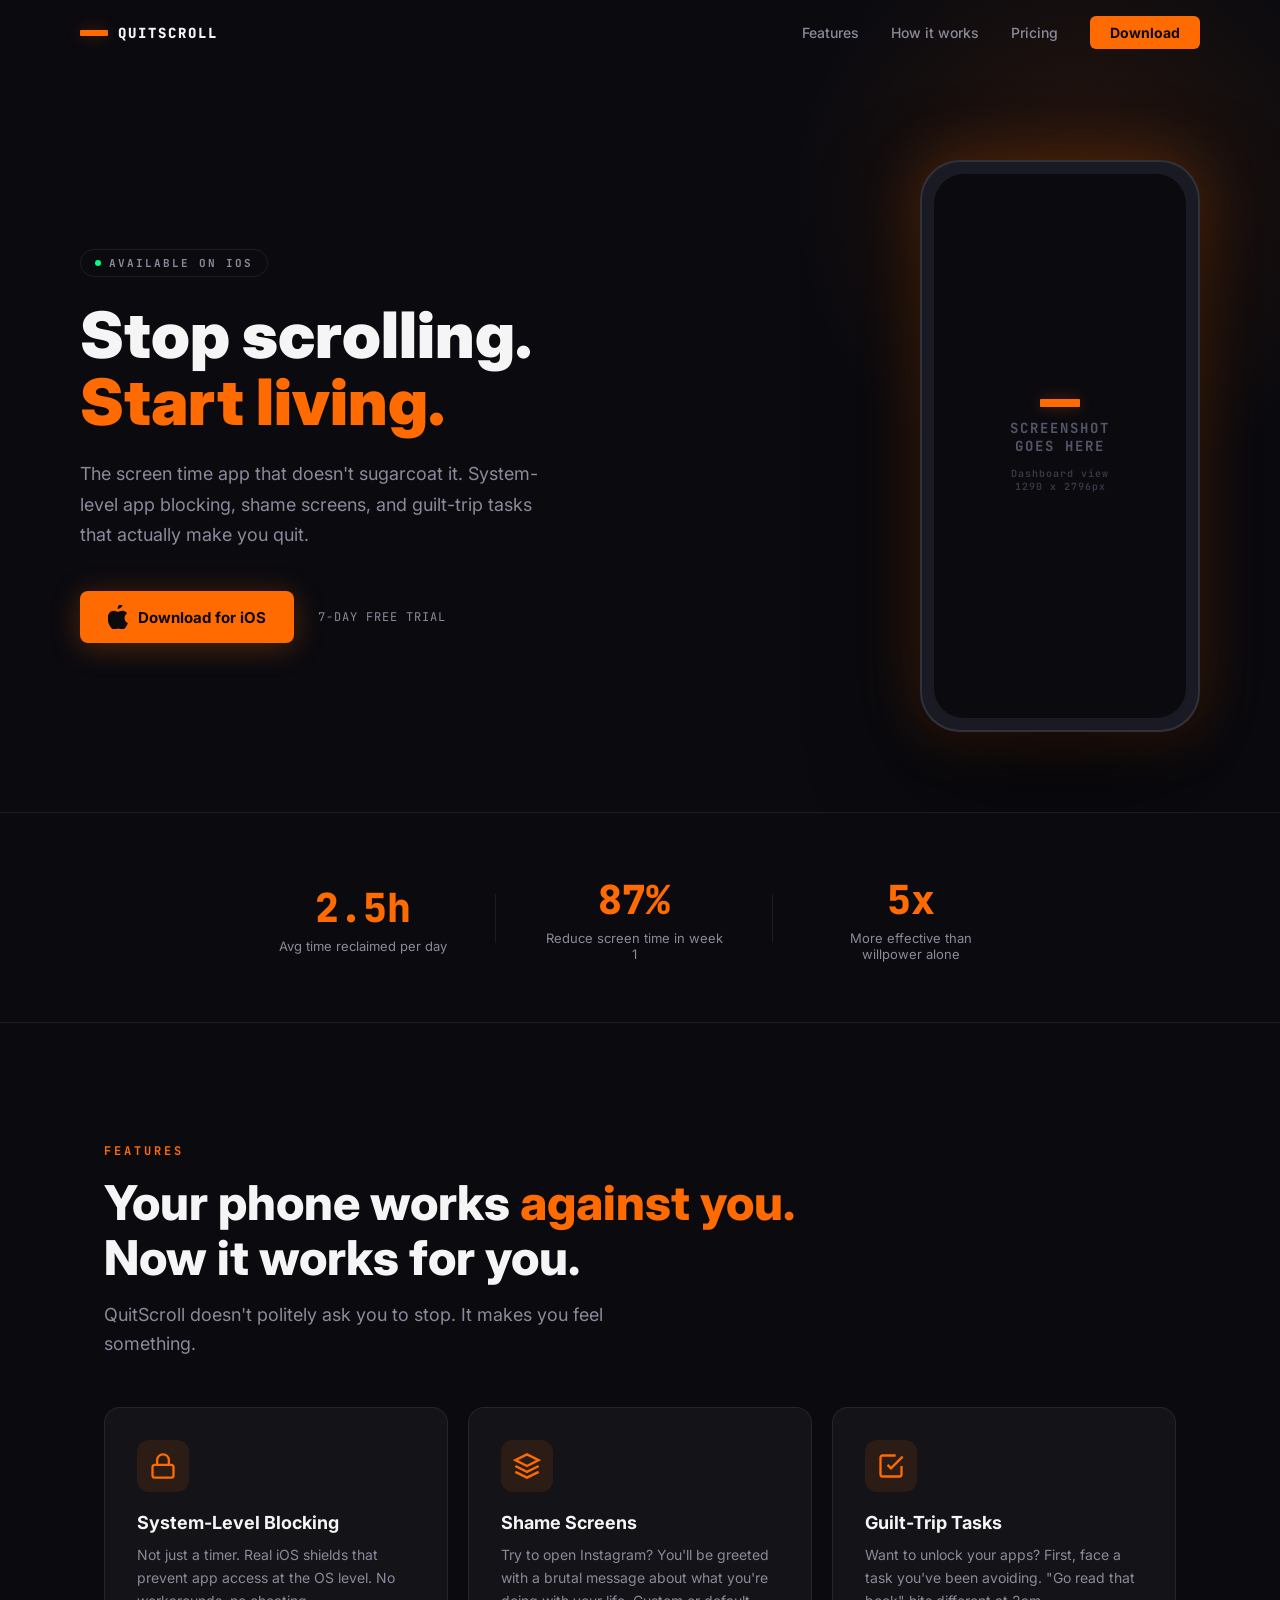
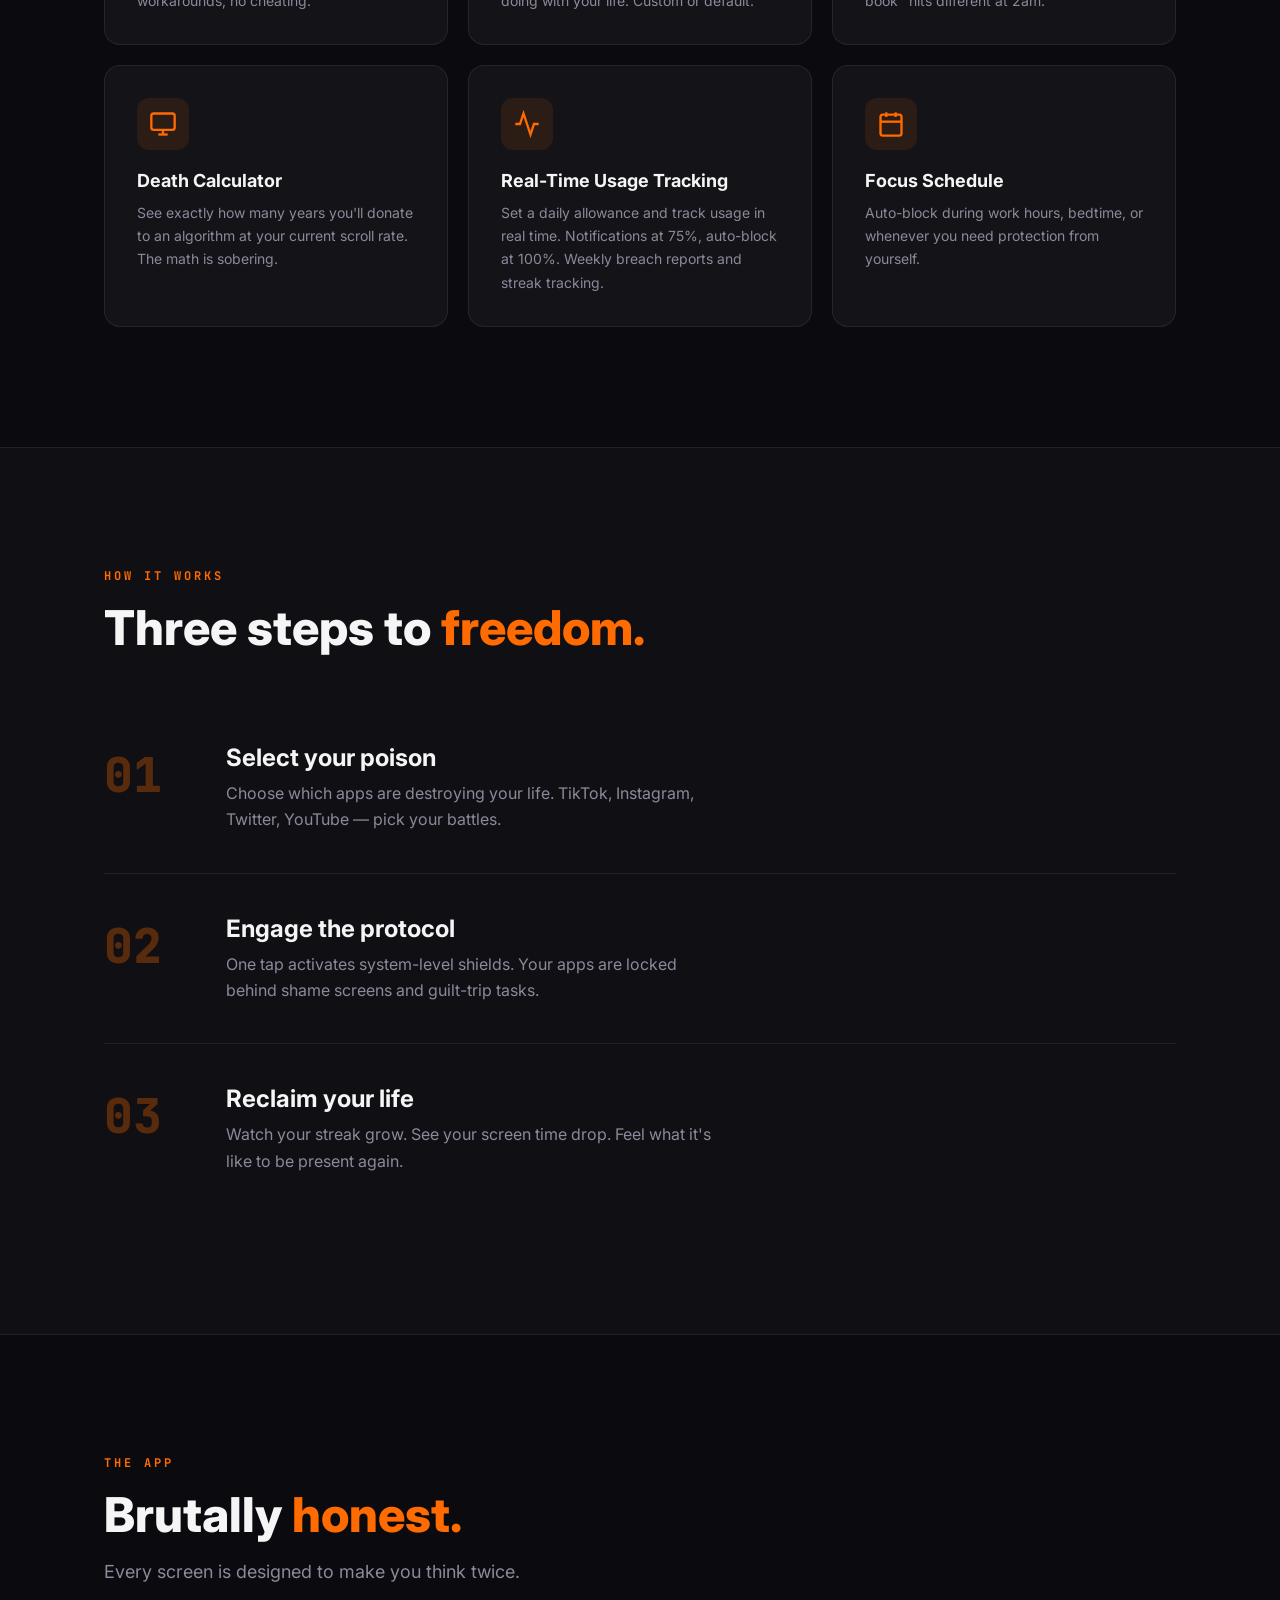
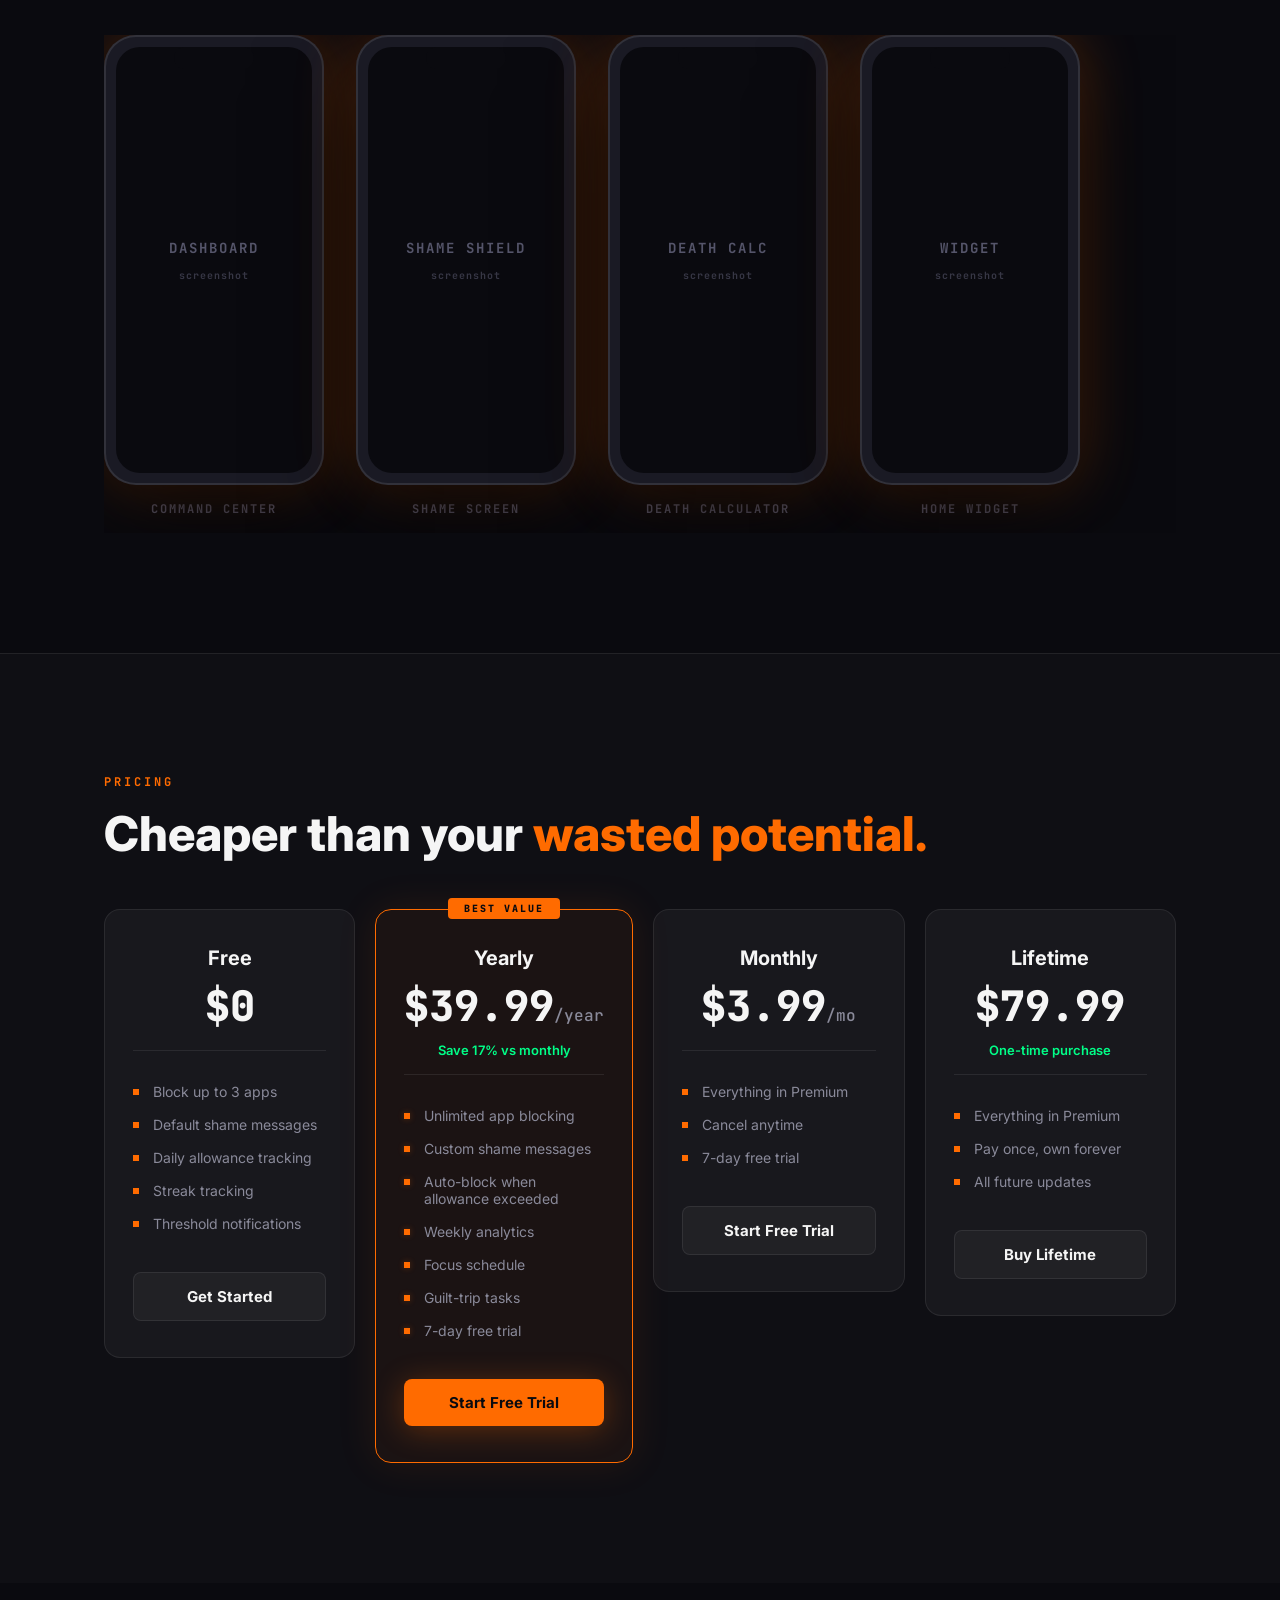
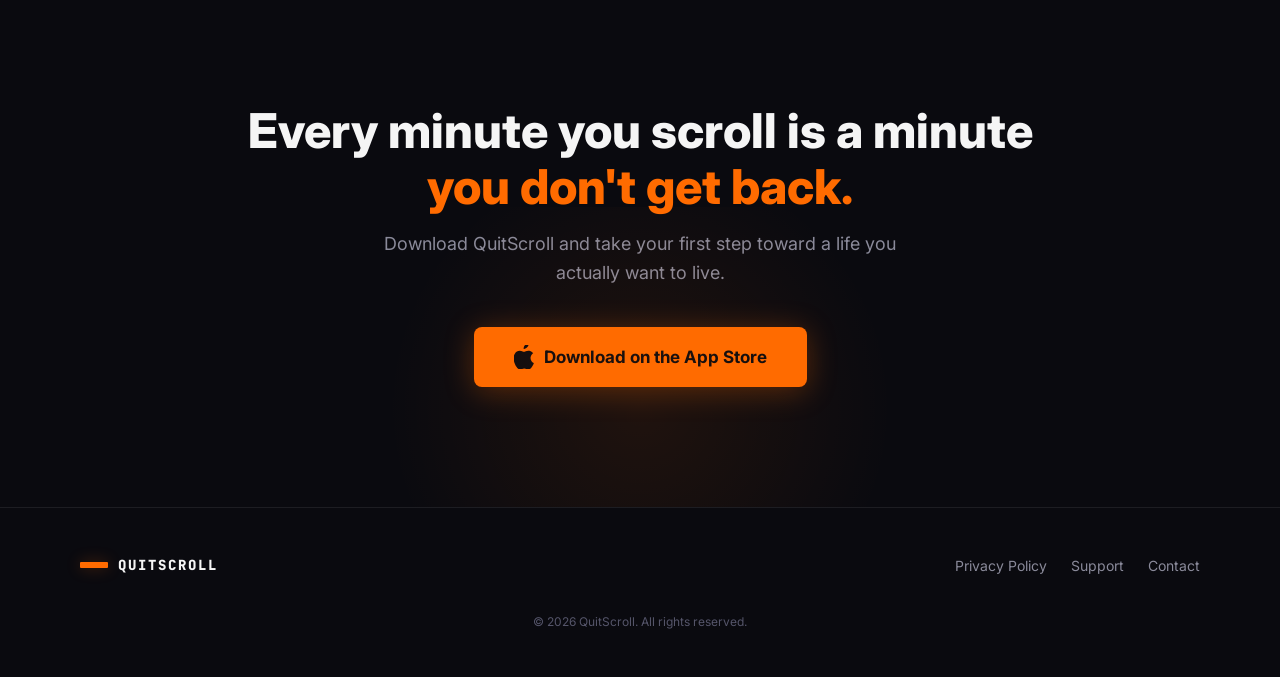
==== index.html @ de0e421f "Update pricing table, add favicon, remove fake rating - Pricing: Free / Monthly $3.99 / Yearly $39.9" ====
<!DOCTYPE html>
<html lang="en">
<head>
    <meta charset="UTF-8">
    <meta name="viewport" content="width=device-width, initial-scale=1.0">
    <title>QuitScroll — Stop Scrolling. Start Living.</title>
    <meta name="description" content="QuitScroll blocks addictive apps with brutal honesty. System-level blocking, shame screens, and guilt-trip tasks that actually work.">
    <meta property="og:title" content="QuitScroll — Stop Scrolling. Start Living.">
    <meta property="og:description" content="The screen time app that doesn't sugarcoat it. Block apps, face shame screens, and reclaim your life.">
    <meta property="og:type" content="website">
    <meta property="og:image" content="og-image.png">
    <link rel="icon" href="data:image/svg+xml,<svg xmlns='http://www.w3.org/2000/svg' viewBox='0 0 100 100'><rect rx='20' width='100' height='100' fill='%230A0A0F'/><rect x='20' y='44' width='60' height='12' rx='2' fill='%23FF6B00'/></svg>">
    <link rel="preconnect" href="https://fonts.googleapis.com">
    <link rel="preconnect" href="https://fonts.gstatic.com" crossorigin>
    <link href="https://fonts.googleapis.com/css2?family=JetBrains+Mono:wght@400;500;700;800&family=Inter:wght@400;500;600;700;800;900&display=swap" rel="stylesheet">
    <link rel="stylesheet" href="style.css">
</head>
<body>

    <!-- NAV -->
    <nav class="nav">
        <div class="nav-inner">
            <a href="/" class="nav-logo">
                <span class="logo-bar"></span>
                <span class="logo-text">QUITSCROLL</span>
            </a>
            <div class="nav-links">
                <a href="#features">Features</a>
                <a href="#how-it-works">How it works</a>
                <a href="#pricing">Pricing</a>
                <a href="#download" class="nav-cta">Download</a>
            </div>
            <button class="nav-mobile-toggle" aria-label="Menu">
                <span></span><span></span><span></span>
            </button>
        </div>
    </nav>

    <!-- HERO -->
    <section class="hero">
        <div class="hero-glow"></div>
        <div class="hero-content">
            <div class="hero-text">
                <div class="hero-badge">
                    <span class="badge-dot"></span>
                    <span>AVAILABLE ON IOS</span>
                </div>
                <h1>Stop scrolling.<br><span class="text-orange">Start living.</span></h1>
                <p class="hero-sub">The screen time app that doesn't sugarcoat it. System-level app blocking, shame screens, and guilt-trip tasks that actually make you quit.</p>
                <div class="hero-actions">
                    <a href="#download" class="btn btn-primary">
                        <svg width="20" height="24" viewBox="0 0 20 24" fill="none"><path d="M16.52 12.88c-.03-3.12 2.55-4.62 2.67-4.7-1.45-2.12-3.72-2.41-4.52-2.45-1.93-.2-3.76 1.14-4.74 1.14-.98 0-2.49-1.11-4.1-1.08-2.11.03-4.05 1.23-5.14 3.12-2.19 3.8-.56 9.43 1.57 12.51 1.04 1.51 2.29 3.2 3.92 3.14 1.57-.06 2.17-1.02 4.07-1.02 1.9 0 2.44 1.02 4.11.99 1.69-.03 2.77-1.54 3.8-3.05 1.2-1.75 1.69-3.44 1.72-3.53-.04-.02-3.3-1.27-3.34-5.02z" fill="currentColor"/><path d="M13.38 2.12c.87-1.05 1.45-2.51 1.29-3.97-1.25.05-2.76.83-3.66 1.88-.8.93-1.51 2.42-1.32 3.85 1.39.11 2.81-.71 3.69-1.76z" fill="currentColor"/></svg>
                        Download for iOS
                    </a>
                    <span style="font-family:var(--font-mono);font-size:12px;color:var(--text-secondary);letter-spacing:1px;">7-DAY FREE TRIAL</span>
                </div>
            </div>
            <div class="hero-phone">
                <!-- Replace with your actual screenshot -->
                <div class="phone-frame">
                    <div class="phone-screen">
                        <img src="screenshots/hero-dashboard.png" alt="QuitScroll Dashboard" onerror="this.parentElement.classList.add('placeholder')">
                        <div class="phone-placeholder">
                            <span class="logo-bar" style="width:40px;height:8px"></span>
                            <p>SCREENSHOT<br>GOES HERE</p>
                            <p class="small">Dashboard view<br>1290 x 2796px</p>
                        </div>
                    </div>
                </div>
            </div>
        </div>
    </section>

    <!-- STATS -->
    <section class="stats">
        <div class="stats-inner">
            <div class="stat">
                <span class="stat-number">2.5h</span>
                <span class="stat-label">Avg time reclaimed per day</span>
            </div>
            <div class="stat-divider"></div>
            <div class="stat">
                <span class="stat-number">87%</span>
                <span class="stat-label">Reduce screen time in week 1</span>
            </div>
            <div class="stat-divider"></div>
            <div class="stat">
                <span class="stat-number">5x</span>
                <span class="stat-label">More effective than willpower alone</span>
            </div>
        </div>
    </section>

    <!-- FEATURES -->
    <section id="features" class="features">
        <div class="section-inner">
            <span class="section-tag">FEATURES</span>
            <h2>Your phone works <span class="text-orange">against you.</span><br>Now it works for you.</h2>
            <p class="section-sub">QuitScroll doesn't politely ask you to stop. It makes you feel something.</p>

            <div class="feature-grid">
                <div class="feature-card">
                    <div class="feature-icon">
                        <svg width="28" height="28" viewBox="0 0 24 24" fill="none" stroke="currentColor" stroke-width="2"><rect x="3" y="11" width="18" height="11" rx="2" ry="2"/><path d="M7 11V7a5 5 0 0 1 10 0v4"/></svg>
                    </div>
                    <h3>System-Level Blocking</h3>
                    <p>Not just a timer. Real iOS shields that prevent app access at the OS level. No workarounds, no cheating.</p>
                </div>

                <div class="feature-card">
                    <div class="feature-icon">
                        <svg width="28" height="28" viewBox="0 0 24 24" fill="none" stroke="currentColor" stroke-width="2"><path d="M12 2L2 7l10 5 10-5-10-5z"/><path d="M2 17l10 5 10-5"/><path d="M2 12l10 5 10-5"/></svg>
                    </div>
                    <h3>Shame Screens</h3>
                    <p>Try to open Instagram? You'll be greeted with a brutal message about what you're doing with your life. Custom or default.</p>
                </div>

                <div class="feature-card">
                    <div class="feature-icon">
                        <svg width="28" height="28" viewBox="0 0 24 24" fill="none" stroke="currentColor" stroke-width="2"><path d="M9 11l3 3L22 4"/><path d="M21 12v7a2 2 0 0 1-2 2H5a2 2 0 0 1-2-2V5a2 2 0 0 1 2-2h11"/></svg>
                    </div>
                    <h3>Guilt-Trip Tasks</h3>
                    <p>Want to unlock your apps? First, face a task you've been avoiding. "Go read that book" hits different at 2am.</p>
                </div>

                <div class="feature-card">
                    <div class="feature-icon">
                        <svg width="28" height="28" viewBox="0 0 24 24" fill="none" stroke="currentColor" stroke-width="2"><rect x="2" y="3" width="20" height="14" rx="2" ry="2"/><line x1="8" y1="21" x2="16" y2="21"/><line x1="12" y1="17" x2="12" y2="21"/></svg>
                    </div>
                    <h3>Death Calculator</h3>
                    <p>See exactly how many years you'll donate to an algorithm at your current scroll rate. The math is sobering.</p>
                </div>

                <div class="feature-card">
                    <div class="feature-icon">
                        <svg width="28" height="28" viewBox="0 0 24 24" fill="none" stroke="currentColor" stroke-width="2"><polyline points="22 12 18 12 15 21 9 3 6 12 2 12"/></svg>
                    </div>
                    <h3>Real-Time Usage Tracking</h3>
                    <p>Set a daily allowance and track usage in real time. Notifications at 75%, auto-block at 100%. Weekly breach reports and streak tracking.</p>
                </div>

                <div class="feature-card">
                    <div class="feature-icon">
                        <svg width="28" height="28" viewBox="0 0 24 24" fill="none" stroke="currentColor" stroke-width="2"><rect x="3" y="4" width="18" height="18" rx="2" ry="2"/><line x1="16" y1="2" x2="16" y2="6"/><line x1="8" y1="2" x2="8" y2="6"/><line x1="3" y1="10" x2="21" y2="10"/></svg>
                    </div>
                    <h3>Focus Schedule</h3>
                    <p>Auto-block during work hours, bedtime, or whenever you need protection from yourself.</p>
                </div>
            </div>
        </div>
    </section>

    <!-- HOW IT WORKS -->
    <section id="how-it-works" class="how-it-works">
        <div class="section-inner">
            <span class="section-tag">HOW IT WORKS</span>
            <h2>Three steps to <span class="text-orange">freedom.</span></h2>

            <div class="steps">
                <div class="step">
                    <div class="step-number">01</div>
                    <div class="step-content">
                        <h3>Select your poison</h3>
                        <p>Choose which apps are destroying your life. TikTok, Instagram, Twitter, YouTube — pick your battles.</p>
                    </div>
                </div>
                <div class="step">
                    <div class="step-number">02</div>
                    <div class="step-content">
                        <h3>Engage the protocol</h3>
                        <p>One tap activates system-level shields. Your apps are locked behind shame screens and guilt-trip tasks.</p>
                    </div>
                </div>
                <div class="step">
                    <div class="step-number">03</div>
                    <div class="step-content">
                        <h3>Reclaim your life</h3>
                        <p>Watch your streak grow. See your screen time drop. Feel what it's like to be present again.</p>
                    </div>
                </div>
            </div>
        </div>
    </section>

    <!-- SCREENSHOTS -->
    <section class="screenshots">
        <div class="section-inner">
            <span class="section-tag">THE APP</span>
            <h2>Brutally <span class="text-orange">honest.</span></h2>
            <p class="section-sub">Every screen is designed to make you think twice.</p>

            <div class="screenshot-scroll">
                <div class="screenshot-item">
                    <div class="phone-frame phone-frame-sm">
                        <div class="phone-screen">
                            <img src="screenshots/screen-dashboard.png" alt="Dashboard" onerror="this.parentElement.classList.add('placeholder')">
                            <div class="phone-placeholder">
                                <p>DASHBOARD</p>
                                <p class="small">screenshot</p>
                            </div>
                        </div>
                    </div>
                    <span class="screenshot-label">Command Center</span>
                </div>

                <div class="screenshot-item">
                    <div class="phone-frame phone-frame-sm">
                        <div class="phone-screen">
                            <img src="screenshots/screen-shield.png" alt="Shame Shield" onerror="this.parentElement.classList.add('placeholder')">
                            <div class="phone-placeholder">
                                <p>SHAME SHIELD</p>
                                <p class="small">screenshot</p>
                            </div>
                        </div>
                    </div>
                    <span class="screenshot-label">Shame Screen</span>
                </div>

                <div class="screenshot-item">
                    <div class="phone-frame phone-frame-sm">
                        <div class="phone-screen">
                            <img src="screenshots/screen-calculator.png" alt="Death Calculator" onerror="this.parentElement.classList.add('placeholder')">
                            <div class="phone-placeholder">
                                <p>DEATH CALC</p>
                                <p class="small">screenshot</p>
                            </div>
                        </div>
                    </div>
                    <span class="screenshot-label">Death Calculator</span>
                </div>

                <div class="screenshot-item">
                    <div class="phone-frame phone-frame-sm">
                        <div class="phone-screen">
                            <img src="screenshots/screen-widget.png" alt="Widget" onerror="this.parentElement.classList.add('placeholder')">
                            <div class="phone-placeholder">
                                <p>WIDGET</p>
                                <p class="small">screenshot</p>
                            </div>
                        </div>
                    </div>
                    <span class="screenshot-label">Home Widget</span>
                </div>
            </div>
        </div>
    </section>

    <!-- PRICING -->
    <section id="pricing" class="pricing">
        <div class="section-inner">
            <span class="section-tag">PRICING</span>
            <h2>Cheaper than your <span class="text-orange">wasted potential.</span></h2>

            <div class="pricing-grid">
                <div class="pricing-card">
                    <h3>Free</h3>
                    <div class="pricing-price">$0</div>
                    <ul>
                        <li>Block up to 3 apps</li>
                        <li>Default shame messages</li>
                        <li>Daily allowance tracking</li>
                        <li>Streak tracking</li>
                        <li>Threshold notifications</li>
                    </ul>
                    <a href="#download" class="btn btn-secondary">Get Started</a>
                </div>

                <div class="pricing-card pricing-card-featured">
                    <div class="pricing-badge">BEST VALUE</div>
                    <h3>Yearly</h3>
                    <div class="pricing-price">$39.99<span>/year</span></div>
                    <div class="pricing-save">Save 17% vs monthly</div>
                    <ul>
                        <li>Unlimited app blocking</li>
                        <li>Custom shame messages</li>
                        <li>Auto-block when allowance exceeded</li>
                        <li>Weekly analytics</li>
                        <li>Focus schedule</li>
                        <li>Guilt-trip tasks</li>
                        <li>7-day free trial</li>
                    </ul>
                    <a href="#download" class="btn btn-primary">Start Free Trial</a>
                </div>

                <div class="pricing-card">
                    <h3>Monthly</h3>
                    <div class="pricing-price">$3.99<span>/mo</span></div>
                    <ul>
                        <li>Everything in Premium</li>
                        <li>Cancel anytime</li>
                        <li>7-day free trial</li>
                    </ul>
                    <a href="#download" class="btn btn-secondary">Start Free Trial</a>
                </div>

                <div class="pricing-card">
                    <h3>Lifetime</h3>
                    <div class="pricing-price">$79.99</div>
                    <div class="pricing-save">One-time purchase</div>
                    <ul>
                        <li>Everything in Premium</li>
                        <li>Pay once, own forever</li>
                        <li>All future updates</li>
                    </ul>
                    <a href="#download" class="btn btn-secondary">Buy Lifetime</a>
                </div>
            </div>
        </div>
    </section>

    <!-- CTA -->
    <section id="download" class="cta">
        <div class="cta-glow"></div>
        <div class="section-inner">
            <h2>Every minute you scroll is a minute<br><span class="text-orange">you don't get back.</span></h2>
            <p class="section-sub">Download QuitScroll and take your first step toward a life you actually want to live.</p>
            <a href="https://apps.apple.com/app/reset-scroll/idXXXXXXXXXX" class="btn btn-primary btn-lg" target="_blank" rel="noopener">
                <svg width="20" height="24" viewBox="0 0 20 24" fill="none"><path d="M16.52 12.88c-.03-3.12 2.55-4.62 2.67-4.7-1.45-2.12-3.72-2.41-4.52-2.45-1.93-.2-3.76 1.14-4.74 1.14-.98 0-2.49-1.11-4.1-1.08-2.11.03-4.05 1.23-5.14 3.12-2.19 3.8-.56 9.43 1.57 12.51 1.04 1.51 2.29 3.2 3.92 3.14 1.57-.06 2.17-1.02 4.07-1.02 1.9 0 2.44 1.02 4.11.99 1.69-.03 2.77-1.54 3.8-3.05 1.2-1.75 1.69-3.44 1.72-3.53-.04-.02-3.3-1.27-3.34-5.02z" fill="currentColor"/><path d="M13.38 2.12c.87-1.05 1.45-2.51 1.29-3.97-1.25.05-2.76.83-3.66 1.88-.8.93-1.51 2.42-1.32 3.85 1.39.11 2.81-.71 3.69-1.76z" fill="currentColor"/></svg>
                Download on the App Store
            </a>
        </div>
    </section>

    <!-- FOOTER -->
    <footer class="footer">
        <div class="footer-inner">
            <div class="footer-brand">
                <span class="logo-bar"></span>
                <span class="logo-text">QUITSCROLL</span>
            </div>
            <div class="footer-links">
                <a href="privacy.html">Privacy Policy</a>
                <a href="support.html">Support</a>
                <a href="mailto:rrruco@gmail.com">Contact</a>
            </div>
            <p class="footer-copy">&copy; 2026 QuitScroll. All rights reserved.</p>
        </div>
    </footer>

    <script>
        // Mobile menu toggle
        const toggle = document.querySelector('.nav-mobile-toggle');
        const links = document.querySelector('.nav-links');
        toggle?.addEventListener('click', () => {
            links.classList.toggle('open');
            toggle.classList.toggle('open');
        });

        // Smooth scroll
        document.querySelectorAll('a[href^="#"]').forEach(a => {
            a.addEventListener('click', e => {
                e.preventDefault();
                const target = document.querySelector(a.getAttribute('href'));
                if (target) {
                    target.scrollIntoView({ behavior: 'smooth', block: 'start' });
                    links.classList.remove('open');
                    toggle.classList.remove('open');
                }
            });
        });

        // Nav background on scroll
        window.addEventListener('scroll', () => {
            document.querySelector('.nav').classList.toggle('scrolled', window.scrollY > 50);
        });

        // Animate stats on scroll
        const observer = new IntersectionObserver((entries) => {
            entries.forEach(e => { if (e.isIntersecting) e.target.classList.add('visible'); });
        }, { threshold: 0.2 });
        document.querySelectorAll('.stat, .feature-card, .step, .pricing-card').forEach(el => observer.observe(el));
    </script>
</body>
</html>
---- style.css ----
/* =========================================
   QuitScroll Landing Page
   Dark Sentinel Theme
   ========================================= */

:root {
    --bg: #0A0A0F;
    --bg-card: rgba(255,255,255,0.04);
    --bg-card-hover: rgba(255,255,255,0.07);
    --orange: #FF6B00;
    --orange-glow: rgba(255,107,0,0.3);
    --red: #FF3B30;
    --green: #00FF88;
    --text: #F5F5F5;
    --text-secondary: #8A8A9A;
    --text-tertiary: #55556A;
    --border: rgba(255,255,255,0.08);
    --font-mono: 'JetBrains Mono', monospace;
    --font-sans: 'Inter', -apple-system, sans-serif;
    --max-width: 1120px;
}

*, *::before, *::after { box-sizing: border-box; margin: 0; padding: 0; }

html { scroll-behavior: smooth; }

body {
    font-family: var(--font-sans);
    background: var(--bg);
    color: var(--text);
    -webkit-font-smoothing: antialiased;
    overflow-x: hidden;
}

a { color: inherit; text-decoration: none; }
ul { list-style: none; }

.text-orange { color: var(--orange); }

.section-inner {
    max-width: var(--max-width);
    margin: 0 auto;
    padding: 0 24px;
}

.section-tag {
    font-family: var(--font-mono);
    font-size: 12px;
    font-weight: 700;
    letter-spacing: 3px;
    color: var(--orange);
    display: block;
    margin-bottom: 16px;
}

.section-sub {
    font-size: 18px;
    color: var(--text-secondary);
    max-width: 560px;
    line-height: 1.6;
}

h2 {
    font-size: clamp(32px, 5vw, 48px);
    font-weight: 800;
    line-height: 1.15;
    margin-bottom: 16px;
}

/* ---- NAV ---- */

.nav {
    position: fixed;
    top: 0; left: 0; right: 0;
    z-index: 100;
    padding: 16px 24px;
    transition: background .3s, backdrop-filter .3s;
}

.nav.scrolled {
    background: rgba(10,10,15,0.85);
    backdrop-filter: blur(20px);
    border-bottom: 1px solid var(--border);
}

.nav-inner {
    max-width: var(--max-width);
    margin: 0 auto;
    display: flex;
    align-items: center;
    justify-content: space-between;
}

.nav-logo {
    display: flex;
    align-items: center;
    gap: 10px;
}

.logo-bar {
    display: inline-block;
    width: 28px;
    height: 6px;
    background: var(--orange);
    border-radius: 1px;
    box-shadow: 0 0 15px var(--orange-glow);
}

.logo-text {
    font-family: var(--font-mono);
    font-size: 14px;
    font-weight: 800;
    letter-spacing: 2px;
}

.nav-links {
    display: flex;
    align-items: center;
    gap: 32px;
    font-size: 14px;
    font-weight: 500;
    color: var(--text-secondary);
}

.nav-links a:hover { color: var(--text); }

.nav-cta {
    background: var(--orange) !important;
    color: var(--bg) !important;
    padding: 8px 20px;
    border-radius: 6px;
    font-weight: 700 !important;
    transition: transform .2s, box-shadow .2s;
}

.nav-cta:hover {
    transform: translateY(-1px);
    box-shadow: 0 4px 20px var(--orange-glow);
}

.nav-mobile-toggle {
    display: none;
    flex-direction: column;
    gap: 5px;
    background: none;
    border: none;
    cursor: pointer;
    padding: 4px;
}

.nav-mobile-toggle span {
    display: block;
    width: 24px;
    height: 2px;
    background: var(--text);
    transition: .3s;
}

.nav-mobile-toggle.open span:nth-child(1) { transform: rotate(45deg) translate(5px, 5px); }
.nav-mobile-toggle.open span:nth-child(2) { opacity: 0; }
.nav-mobile-toggle.open span:nth-child(3) { transform: rotate(-45deg) translate(5px, -5px); }

/* ---- BUTTONS ---- */

.btn {
    display: inline-flex;
    align-items: center;
    gap: 10px;
    padding: 14px 28px;
    font-size: 15px;
    font-weight: 700;
    border-radius: 8px;
    border: none;
    cursor: pointer;
    transition: transform .2s, box-shadow .2s;
}

.btn:hover { transform: translateY(-2px); }

.btn-primary {
    background: var(--orange);
    color: var(--bg);
    box-shadow: 0 4px 30px var(--orange-glow);
}

.btn-primary:hover {
    box-shadow: 0 8px 40px rgba(255,107,0,0.4);
}

.btn-secondary {
    background: var(--bg-card);
    color: var(--text);
    border: 1px solid var(--border);
}

.btn-secondary:hover {
    background: var(--bg-card-hover);
    border-color: rgba(255,255,255,0.15);
}

.btn-lg { padding: 18px 40px; font-size: 17px; }

/* ---- HERO ---- */

.hero {
    position: relative;
    padding: 160px 24px 80px;
    overflow: hidden;
}

.hero-glow {
    position: absolute;
    width: 600px;
    height: 600px;
    top: -100px;
    right: -100px;
    background: radial-gradient(circle, var(--orange-glow) 0%, transparent 70%);
    pointer-events: none;
    opacity: 0.4;
}

.hero-content {
    max-width: var(--max-width);
    margin: 0 auto;
    display: flex;
    align-items: center;
    gap: 80px;
}

.hero-text { flex: 1; }

.hero-badge {
    display: inline-flex;
    align-items: center;
    gap: 8px;
    font-family: var(--font-mono);
    font-size: 11px;
    font-weight: 700;
    letter-spacing: 2px;
    color: var(--text-secondary);
    padding: 6px 14px;
    border: 1px solid var(--border);
    border-radius: 20px;
    margin-bottom: 24px;
}

.badge-dot {
    width: 6px; height: 6px;
    background: var(--green);
    border-radius: 50%;
    animation: pulse 2s infinite;
}

@keyframes pulse {
    0%, 100% { opacity: 1; }
    50% { opacity: 0.4; }
}

.hero h1 {
    font-size: clamp(40px, 6vw, 64px);
    font-weight: 900;
    line-height: 1.05;
    margin-bottom: 24px;
}

.hero-sub {
    font-size: 18px;
    color: var(--text-secondary);
    line-height: 1.7;
    max-width: 480px;
    margin-bottom: 40px;
}

.hero-actions {
    display: flex;
    align-items: center;
    gap: 24px;
    flex-wrap: wrap;
}

.hero-rating {
    display: flex;
    align-items: center;
    gap: 8px;
    font-size: 14px;
    color: var(--text-secondary);
}

.stars {
    color: #FFD700;
    font-size: 16px;
    letter-spacing: 2px;
}

.hero-phone { flex-shrink: 0; }

/* ---- PHONE FRAME ---- */

.phone-frame {
    width: 280px;
    height: 572px;
    background: #1A1A24;
    border-radius: 40px;
    padding: 12px;
    border: 2px solid rgba(255,255,255,0.1);
    box-shadow: 0 40px 100px rgba(0,0,0,0.6), 0 0 60px var(--orange-glow);
    position: relative;
}

.phone-frame::before {
    content: '';
    position: absolute;
    top: 12px;
    left: 50%;
    transform: translateX(-50%);
    width: 100px;
    height: 28px;
    background: #0A0A0F;
    border-radius: 20px;
    z-index: 2;
}

.phone-screen {
    width: 100%;
    height: 100%;
    border-radius: 30px;
    overflow: hidden;
    background: var(--bg);
    position: relative;
}

.phone-screen img {
    width: 100%;
    height: 100%;
    object-fit: cover;
}

.phone-placeholder {
    display: none;
    flex-direction: column;
    align-items: center;
    justify-content: center;
    gap: 12px;
    height: 100%;
    color: var(--text-tertiary);
    font-family: var(--font-mono);
    font-size: 14px;
    font-weight: 700;
    text-align: center;
    letter-spacing: 2px;
}

.phone-placeholder .small {
    font-size: 10px;
    color: var(--text-tertiary);
    opacity: 0.6;
    letter-spacing: 1px;
}

.phone-screen.placeholder .phone-placeholder { display: flex; }
.phone-screen.placeholder img { display: none; }

.phone-frame-sm {
    width: 220px;
    height: 450px;
    border-radius: 32px;
    padding: 10px;
}

.phone-frame-sm::before {
    width: 80px;
    height: 22px;
    top: 10px;
}

.phone-frame-sm .phone-screen { border-radius: 24px; }

/* ---- STATS ---- */

.stats {
    padding: 60px 24px;
    border-top: 1px solid var(--border);
    border-bottom: 1px solid var(--border);
}

.stats-inner {
    max-width: var(--max-width);
    margin: 0 auto;
    display: flex;
    align-items: center;
    justify-content: center;
    gap: 48px;
}

.stat {
    text-align: center;
    opacity: 0;
    transform: translateY(20px);
    transition: opacity .6s, transform .6s;
}

.stat.visible { opacity: 1; transform: translateY(0); }

.stat-number {
    display: block;
    font-family: var(--font-mono);
    font-size: 40px;
    font-weight: 800;
    color: var(--orange);
    margin-bottom: 4px;
}

.stat-label {
    font-size: 13px;
    color: var(--text-secondary);
    max-width: 180px;
    display: block;
}

.stat-divider {
    width: 1px;
    height: 48px;
    background: var(--border);
}

/* ---- FEATURES ---- */

.features {
    padding: 120px 0;
}

.feature-grid {
    display: grid;
    grid-template-columns: repeat(3, 1fr);
    gap: 20px;
    margin-top: 48px;
}

.feature-card {
    background: var(--bg-card);
    border: 1px solid var(--border);
    border-radius: 16px;
    padding: 32px;
    transition: transform .3s, border-color .3s, background .3s;
    opacity: 0;
    transform: translateY(20px);
}

.feature-card.visible {
    opacity: 1;
    transform: translateY(0);
}

.feature-card:hover {
    transform: translateY(-4px);
    border-color: rgba(255,107,0,0.3);
    background: var(--bg-card-hover);
}

.feature-icon {
    width: 52px;
    height: 52px;
    display: flex;
    align-items: center;
    justify-content: center;
    background: rgba(255,107,0,0.1);
    border-radius: 12px;
    color: var(--orange);
    margin-bottom: 20px;
}

.feature-card h3 {
    font-size: 18px;
    font-weight: 700;
    margin-bottom: 10px;
}

.feature-card p {
    font-size: 14px;
    color: var(--text-secondary);
    line-height: 1.65;
}

/* ---- HOW IT WORKS ---- */

.how-it-works {
    padding: 120px 0;
    background: rgba(255,255,255,0.02);
    border-top: 1px solid var(--border);
    border-bottom: 1px solid var(--border);
}

.steps {
    margin-top: 48px;
    display: flex;
    flex-direction: column;
    gap: 0;
}

.step {
    display: flex;
    align-items: flex-start;
    gap: 32px;
    padding: 40px 0;
    border-bottom: 1px solid var(--border);
    opacity: 0;
    transform: translateX(-20px);
    transition: opacity .6s, transform .6s;
}

.step.visible { opacity: 1; transform: translateX(0); }

.step:last-child { border-bottom: none; }

.step-number {
    font-family: var(--font-mono);
    font-size: 48px;
    font-weight: 800;
    color: var(--orange);
    opacity: 0.3;
    flex-shrink: 0;
    width: 90px;
}

.step-content h3 {
    font-size: 24px;
    font-weight: 700;
    margin-bottom: 8px;
}

.step-content p {
    font-size: 16px;
    color: var(--text-secondary);
    line-height: 1.65;
    max-width: 500px;
}

/* ---- SCREENSHOTS ---- */

.screenshots {
    padding: 120px 0;
}

.screenshot-scroll {
    display: flex;
    gap: 32px;
    margin-top: 48px;
    overflow-x: auto;
    padding-bottom: 16px;
    scroll-snap-type: x mandatory;
    -webkit-overflow-scrolling: touch;
}

.screenshot-scroll::-webkit-scrollbar { height: 4px; }
.screenshot-scroll::-webkit-scrollbar-track { background: var(--border); border-radius: 2px; }
.screenshot-scroll::-webkit-scrollbar-thumb { background: var(--orange); border-radius: 2px; }

.screenshot-item {
    flex-shrink: 0;
    display: flex;
    flex-direction: column;
    align-items: center;
    gap: 16px;
    scroll-snap-align: start;
}

.screenshot-label {
    font-family: var(--font-mono);
    font-size: 12px;
    font-weight: 700;
    color: var(--text-tertiary);
    letter-spacing: 2px;
    text-transform: uppercase;
}

/* ---- PRICING ---- */

.pricing {
    padding: 120px 0;
    background: rgba(255,255,255,0.02);
    border-top: 1px solid var(--border);
}

.pricing-grid {
    display: grid;
    grid-template-columns: repeat(4, 1fr);
    gap: 20px;
    margin-top: 48px;
    align-items: start;
}

.pricing-card {
    background: var(--bg-card);
    border: 1px solid var(--border);
    border-radius: 16px;
    padding: 36px 28px;
    text-align: center;
    position: relative;
    opacity: 0;
    transform: translateY(20px);
    transition: opacity .6s, transform .6s;
}

.pricing-card.visible { opacity: 1; transform: translateY(0); }

.pricing-card-featured {
    border-color: var(--orange);
    background: rgba(255,107,0,0.05);
    box-shadow: 0 0 40px rgba(255,107,0,0.1);
}

.pricing-badge {
    position: absolute;
    top: -12px;
    left: 50%;
    transform: translateX(-50%);
    font-family: var(--font-mono);
    font-size: 10px;
    font-weight: 800;
    letter-spacing: 2px;
    background: var(--orange);
    color: var(--bg);
    padding: 4px 16px;
    border-radius: 4px;
}

.pricing-card h3 {
    font-size: 20px;
    font-weight: 700;
    margin-bottom: 8px;
}

.pricing-price {
    font-family: var(--font-mono);
    font-size: 42px;
    font-weight: 800;
    margin-bottom: 8px;
}

.pricing-price span {
    font-size: 16px;
    color: var(--text-secondary);
    font-weight: 500;
}

.pricing-save {
    font-size: 13px;
    color: var(--green);
    font-weight: 600;
    margin-bottom: 8px;
}

.pricing-card ul {
    text-align: left;
    padding: 24px 0;
    border-top: 1px solid var(--border);
    margin-top: 16px;
}

.pricing-card li {
    font-size: 14px;
    color: var(--text-secondary);
    padding: 8px 0;
    padding-left: 20px;
    position: relative;
}

.pricing-card li::before {
    content: '';
    position: absolute;
    left: 0;
    top: 14px;
    width: 6px;
    height: 6px;
    background: var(--orange);
}

.pricing-card-featured li::before {
    background: var(--orange);
    box-shadow: 0 0 6px var(--orange-glow);
}

.pricing-card .btn {
    width: 100%;
    justify-content: center;
    margin-top: 8px;
}

/* ---- CTA ---- */

.cta {
    position: relative;
    padding: 120px 0;
    text-align: center;
    overflow: hidden;
}

.cta-glow {
    position: absolute;
    width: 600px;
    height: 400px;
    bottom: -100px;
    left: 50%;
    transform: translateX(-50%);
    background: radial-gradient(circle, var(--orange-glow) 0%, transparent 70%);
    pointer-events: none;
    opacity: 0.3;
}

.cta .section-sub {
    margin: 0 auto 40px;
    text-align: center;
}

.cta .btn { margin: 0 auto; }

/* ---- FOOTER ---- */

.footer {
    padding: 48px 24px;
    border-top: 1px solid var(--border);
}

.footer-inner {
    max-width: var(--max-width);
    margin: 0 auto;
    display: flex;
    align-items: center;
    justify-content: space-between;
    flex-wrap: wrap;
    gap: 16px;
}

.footer-brand {
    display: flex;
    align-items: center;
    gap: 10px;
}

.footer-links {
    display: flex;
    gap: 24px;
    font-size: 14px;
    color: var(--text-secondary);
}

.footer-links a:hover { color: var(--text); }

.footer-copy {
    width: 100%;
    text-align: center;
    font-size: 12px;
    color: var(--text-tertiary);
    margin-top: 24px;
}

/* ---- RESPONSIVE ---- */

@media (max-width: 900px) {
    .hero-content { flex-direction: column; gap: 48px; text-align: center; }
    .hero-sub { margin: 0 auto 40px; }
    .hero-actions { justify-content: center; }
    .feature-grid { grid-template-columns: repeat(2, 1fr); }
    .pricing-grid { grid-template-columns: repeat(2, 1fr); max-width: 700px; margin-left: auto; margin-right: auto; }
    .stats-inner { flex-direction: column; gap: 32px; }
    .stat-divider { width: 48px; height: 1px; }
}

@media (max-width: 640px) {
    .nav-links {
        display: none;
        position: absolute;
        top: 60px;
        left: 0;
        right: 0;
        flex-direction: column;
        background: rgba(10,10,15,0.95);
        backdrop-filter: blur(20px);
        padding: 24px;
        gap: 20px;
        border-bottom: 1px solid var(--border);
    }
    .nav-links.open { display: flex; }
    .nav-mobile-toggle { display: flex; }
    .feature-grid { grid-template-columns: 1fr; }
    .pricing-grid { grid-template-columns: 1fr; max-width: 400px; }
    .hero { padding: 120px 24px 60px; }
    .hero h1 { font-size: 36px; }
    .step { flex-direction: column; gap: 8px; }
    .step-number { font-size: 32px; width: auto; }
    .screenshot-scroll { gap: 20px; }
    .phone-frame { width: 240px; height: 490px; border-radius: 34px; }
    .phone-frame-sm { width: 180px; height: 370px; }
    .footer-inner { flex-direction: column; text-align: center; }
}
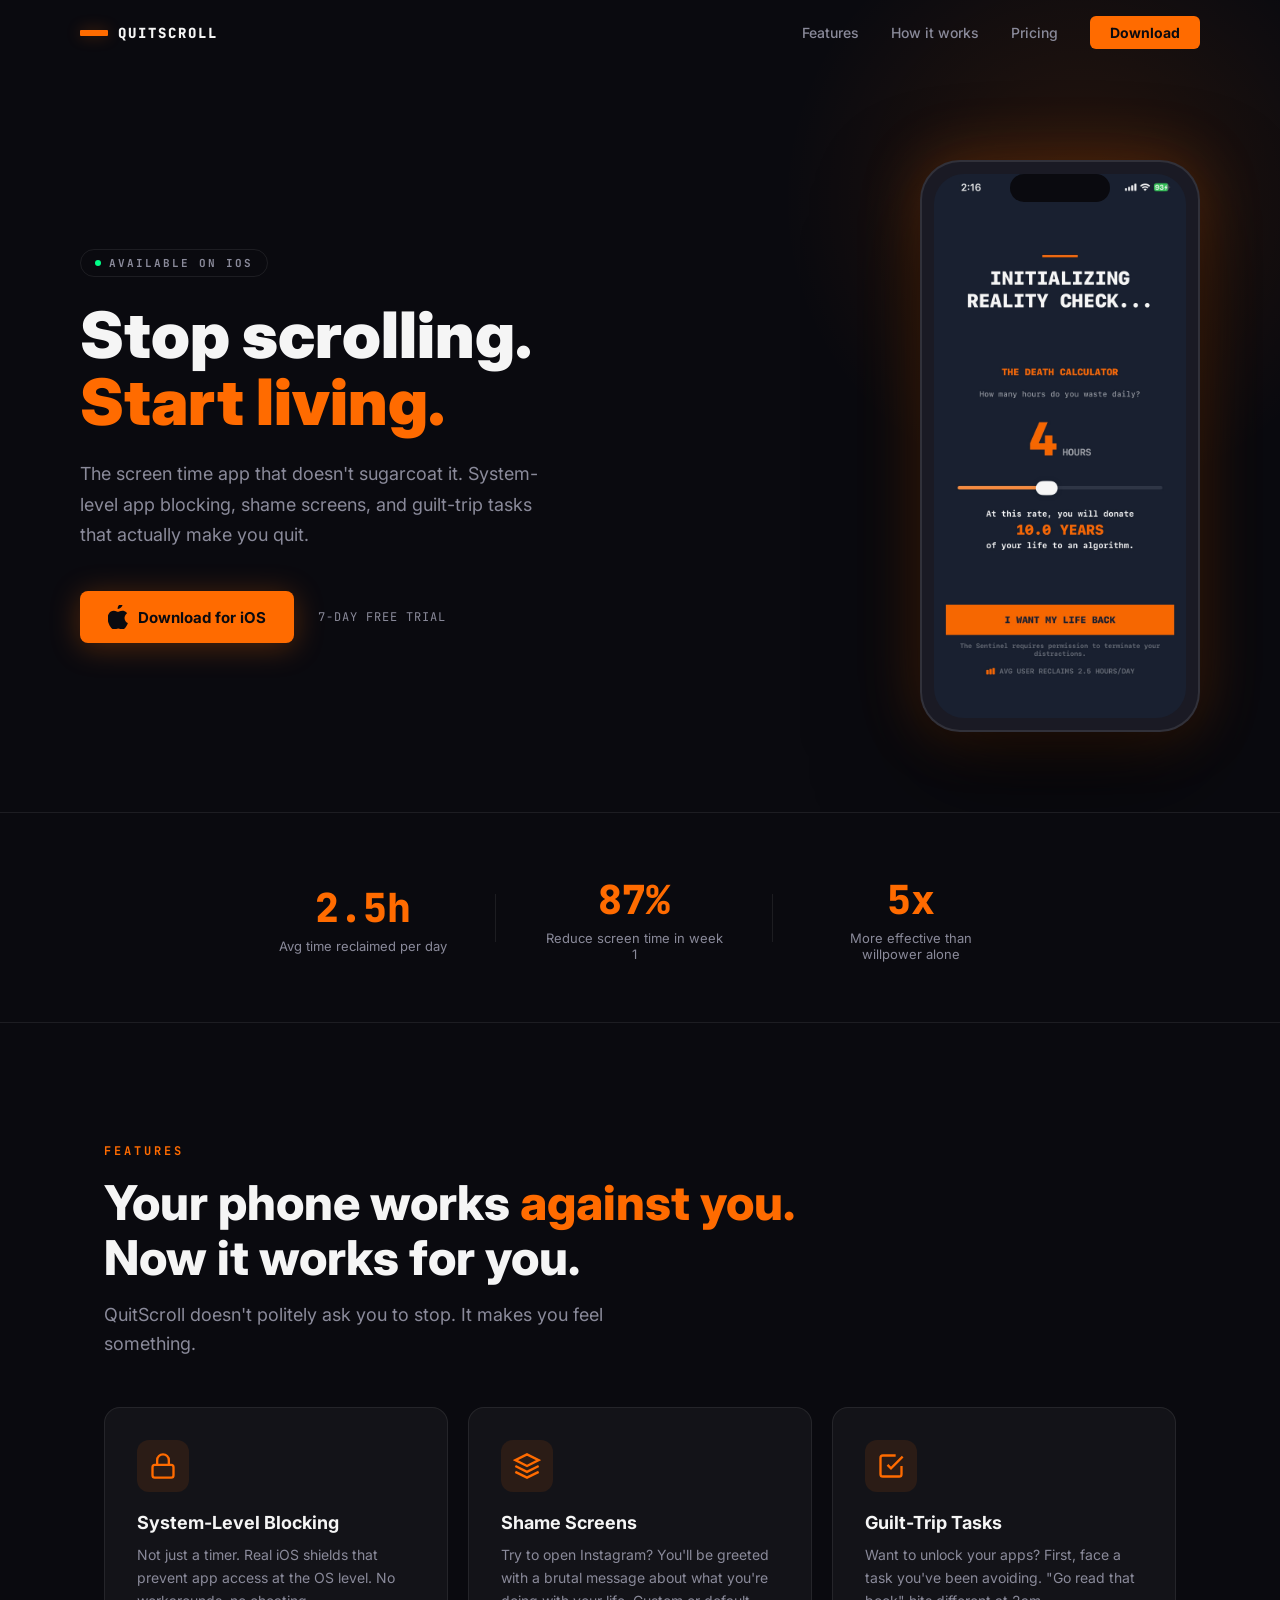
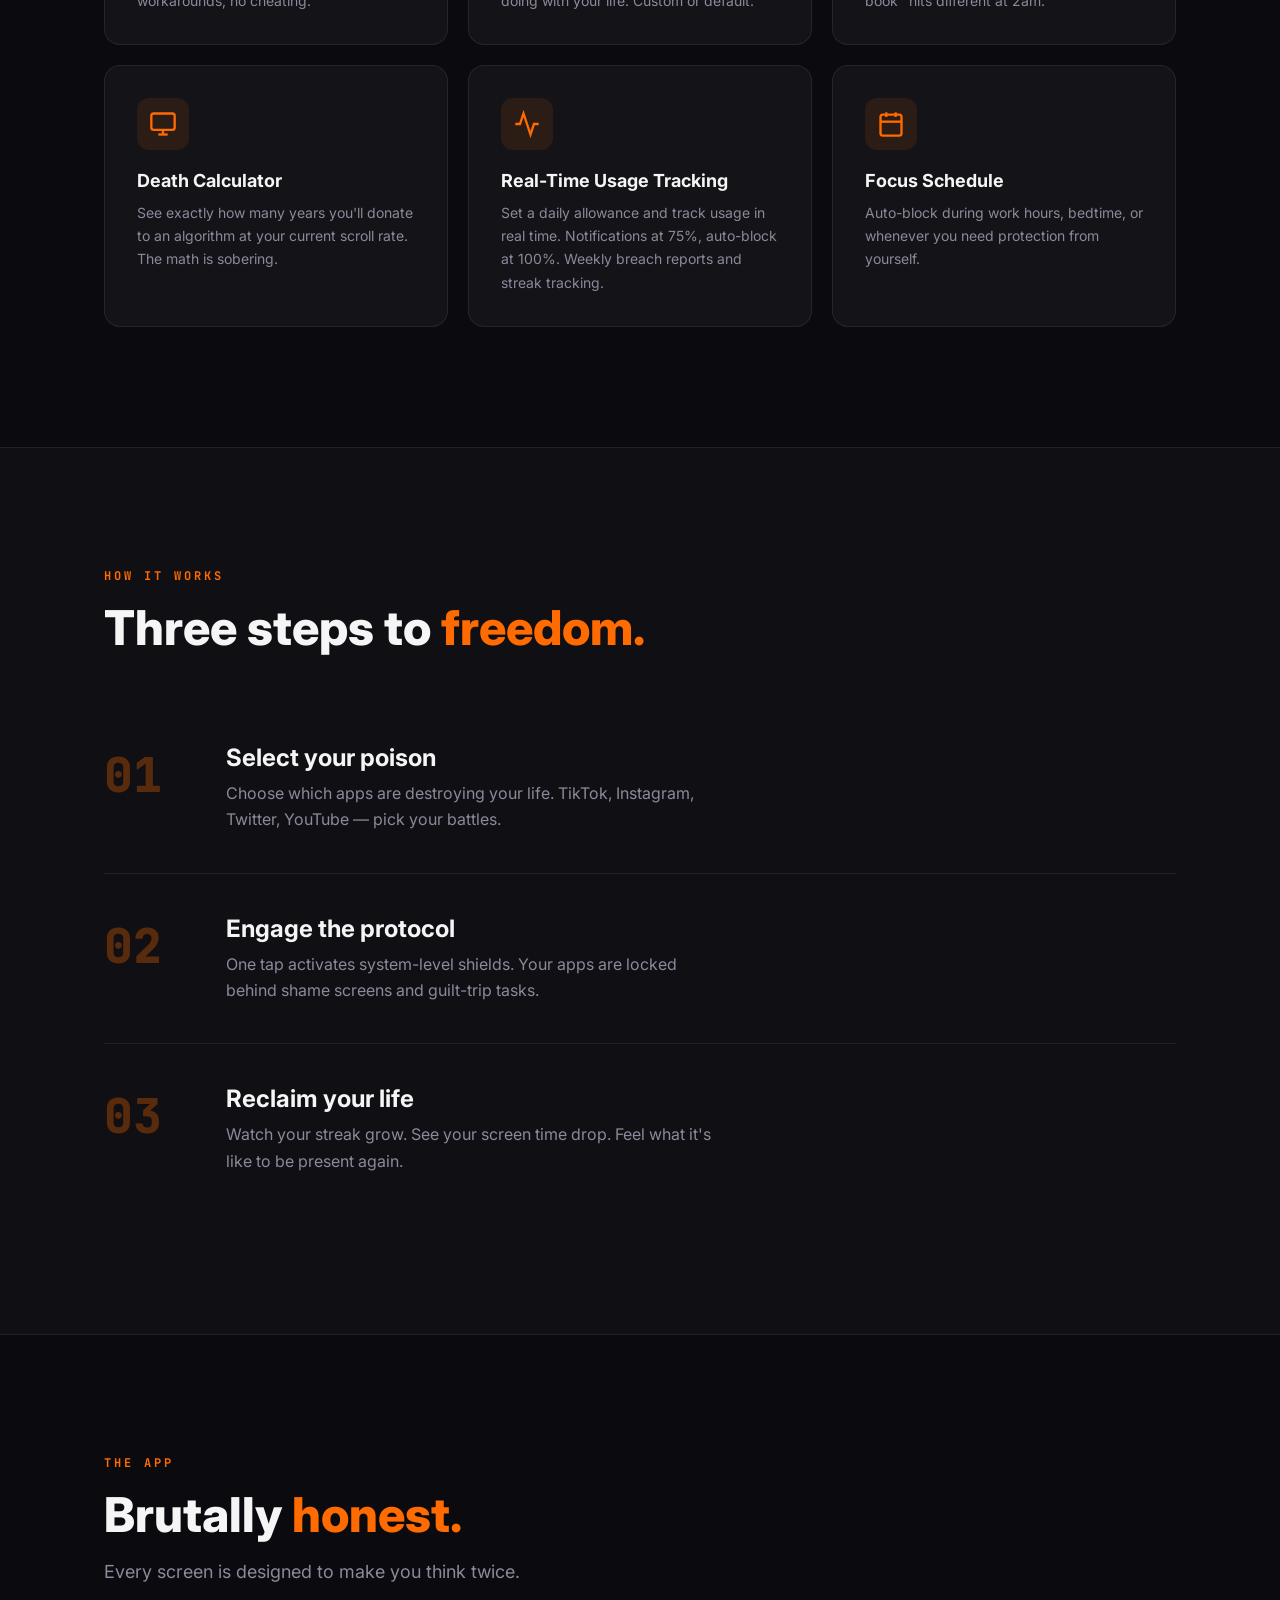
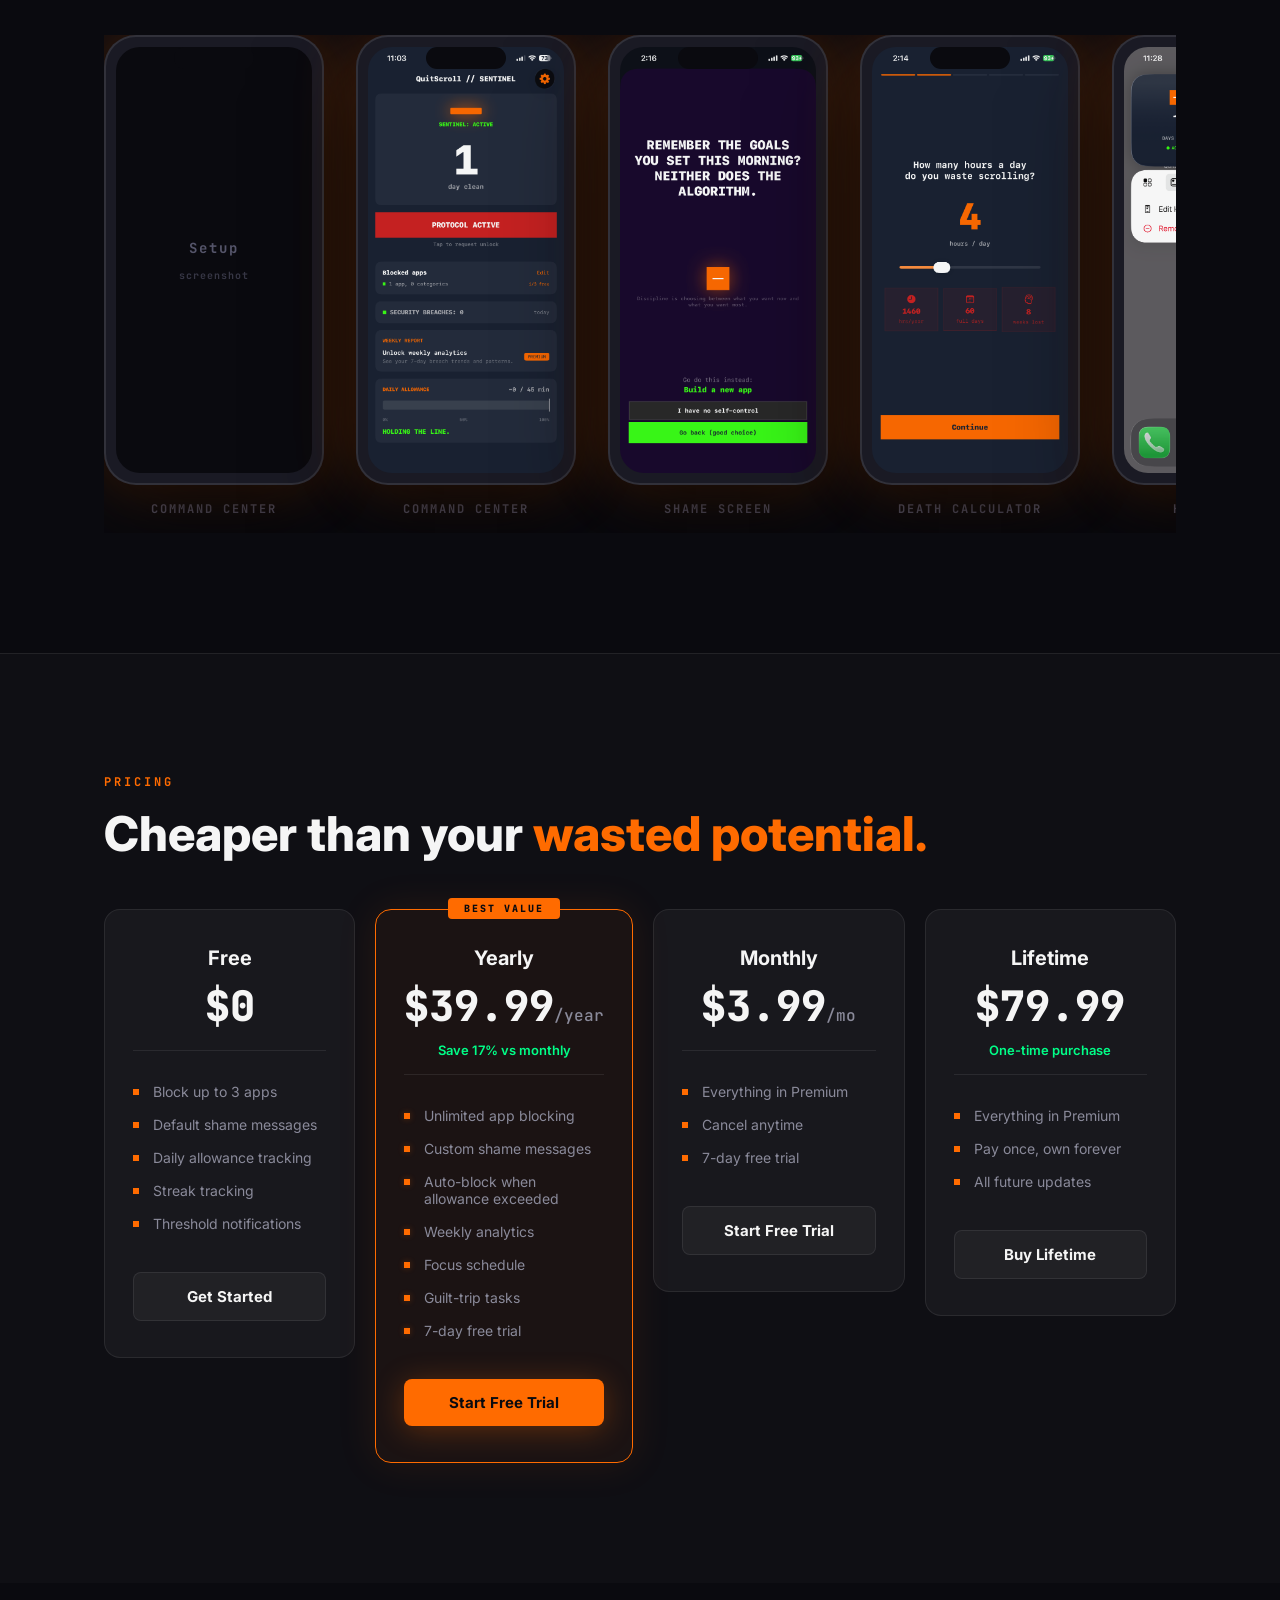
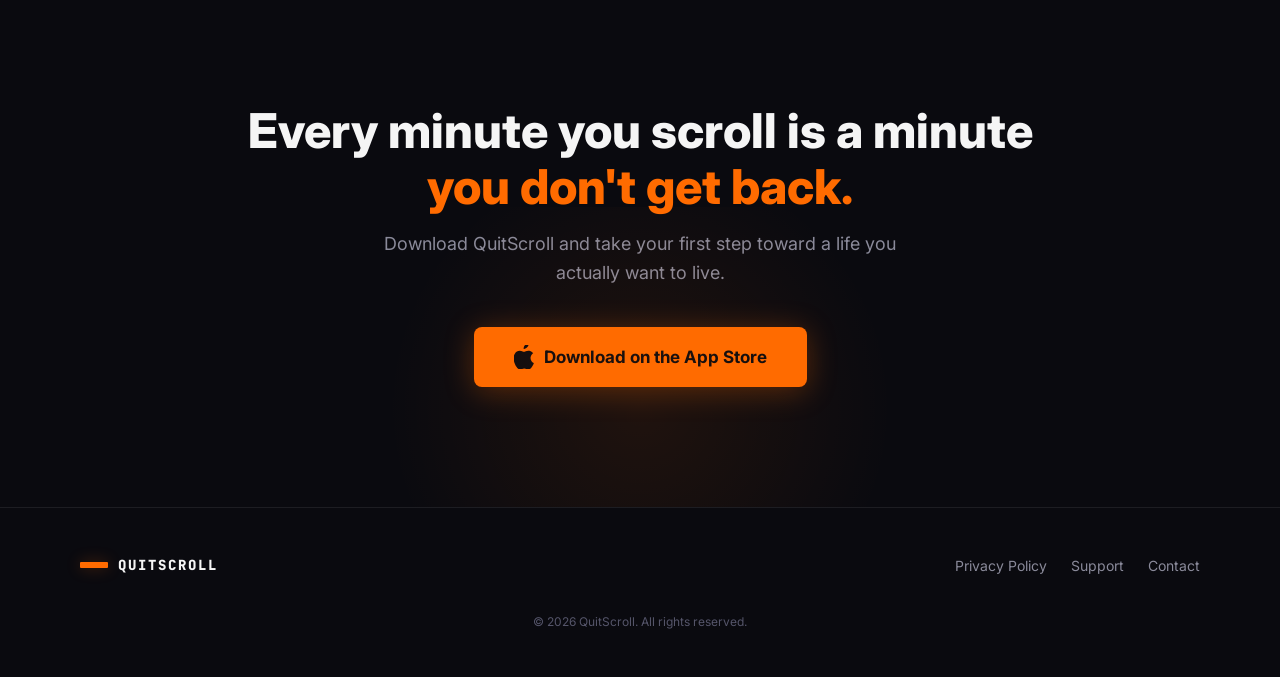
==== commit eb88ad15: "Update index.html" ====
--- a/index.html
+++ b/index.html
@@ -193,6 +193,18 @@
                 <div class="screenshot-item">
                     <div class="phone-frame phone-frame-sm">
                         <div class="phone-screen">
+                            <img src="screenshots/screen-initial.png" alt="Dashboard" onerror="this.parentElement.classList.add('placeholder')">
+                            <div class="phone-placeholder">
+                                <p>Setup</p>
+                                <p class="small">screenshot</p>
+                            </div>
+                        </div>
+                    </div>
+                    <span class="screenshot-label">Command Center</span>
+                </div>
+                <div class="screenshot-item">
+                    <div class="phone-frame phone-frame-sm">
+                        <div class="phone-screen">
                             <img src="screenshots/screen-dashboard.png" alt="Dashboard" onerror="this.parentElement.classList.add('placeholder')">
                             <div class="phone-placeholder">
                                 <p>DASHBOARD</p>
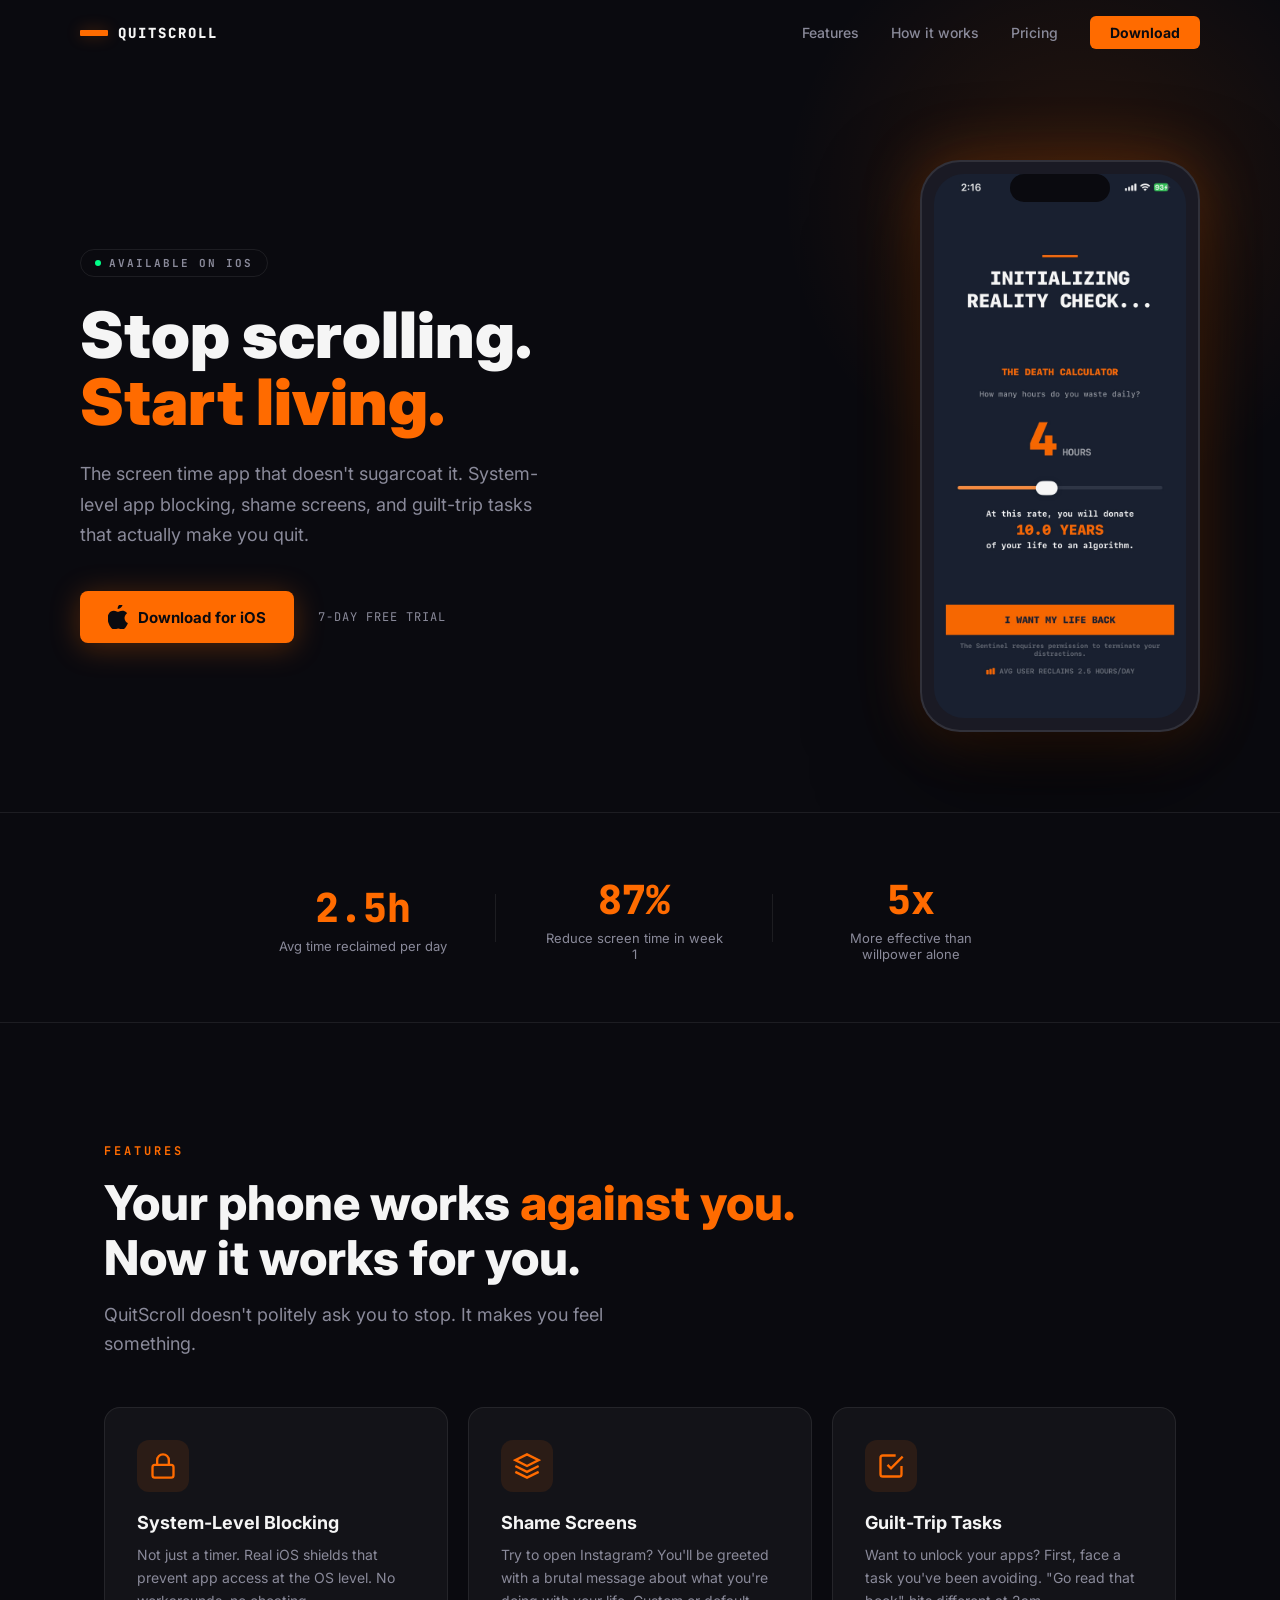
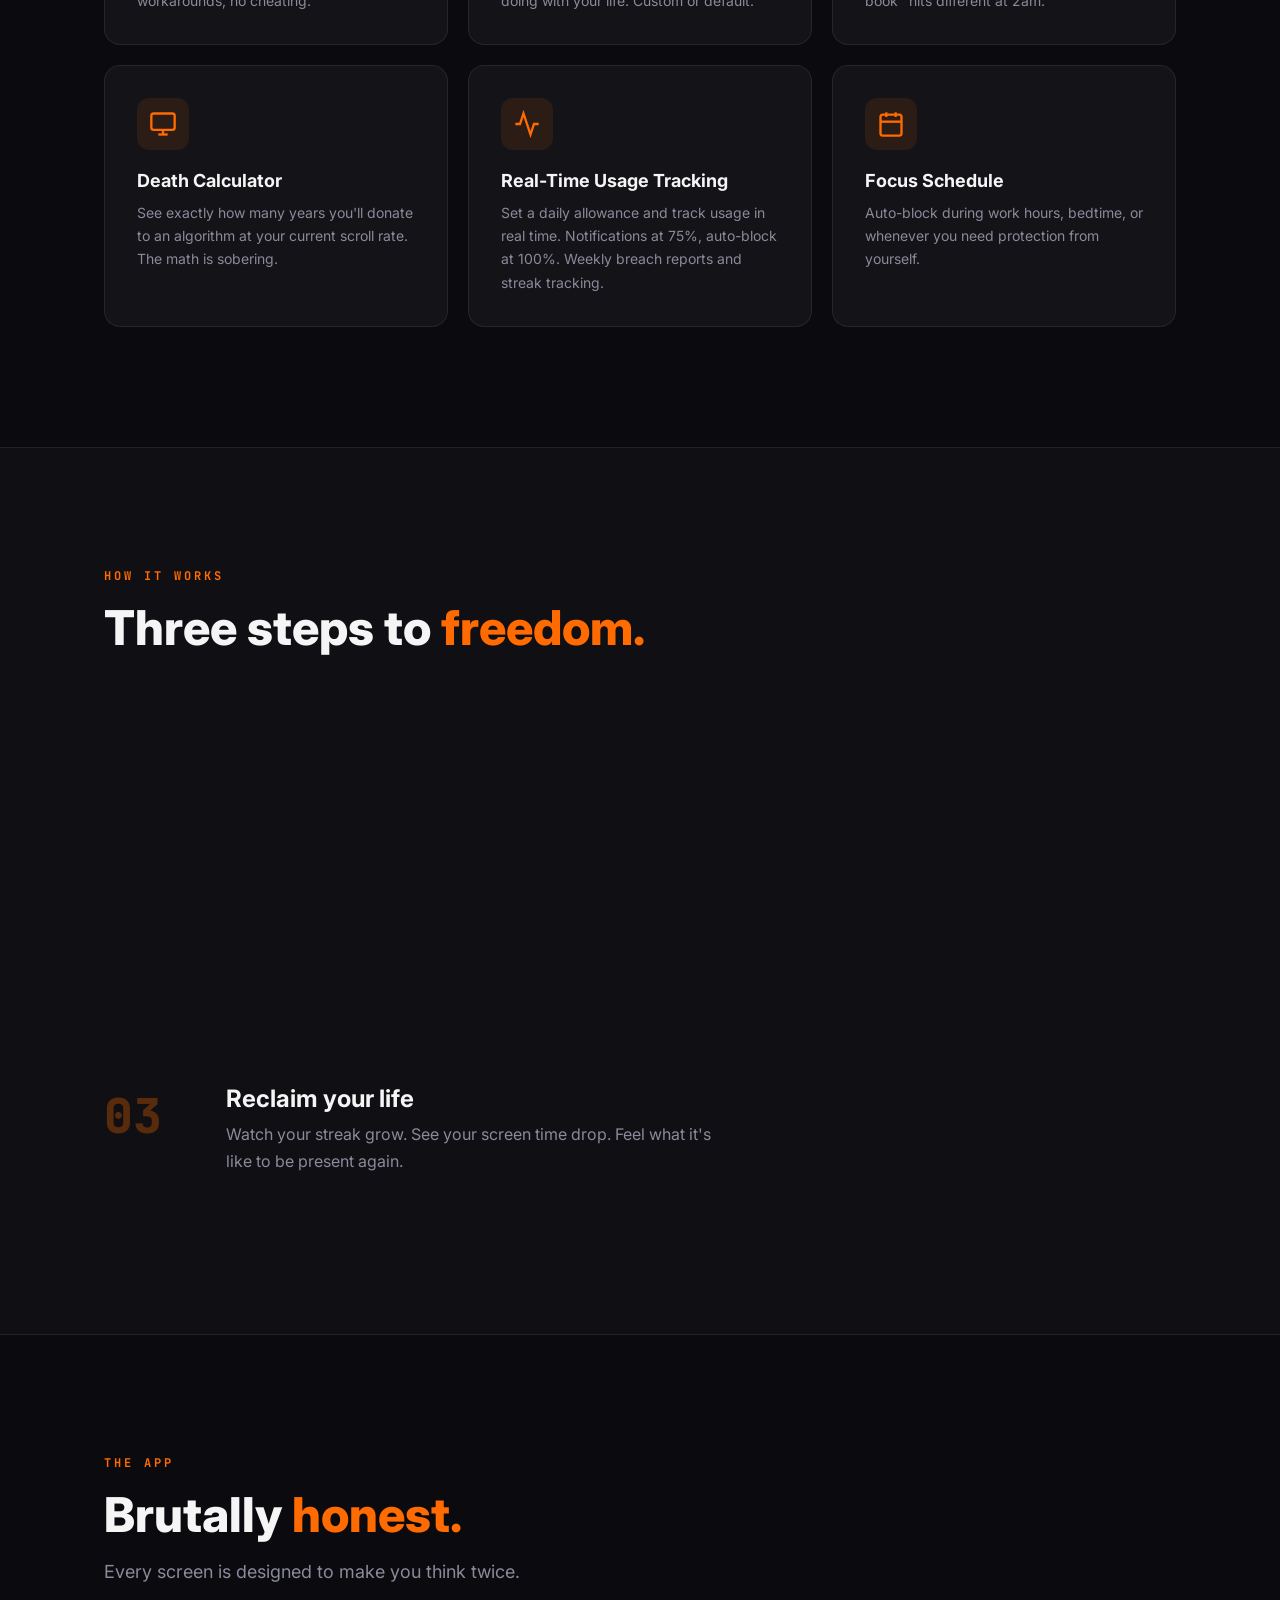
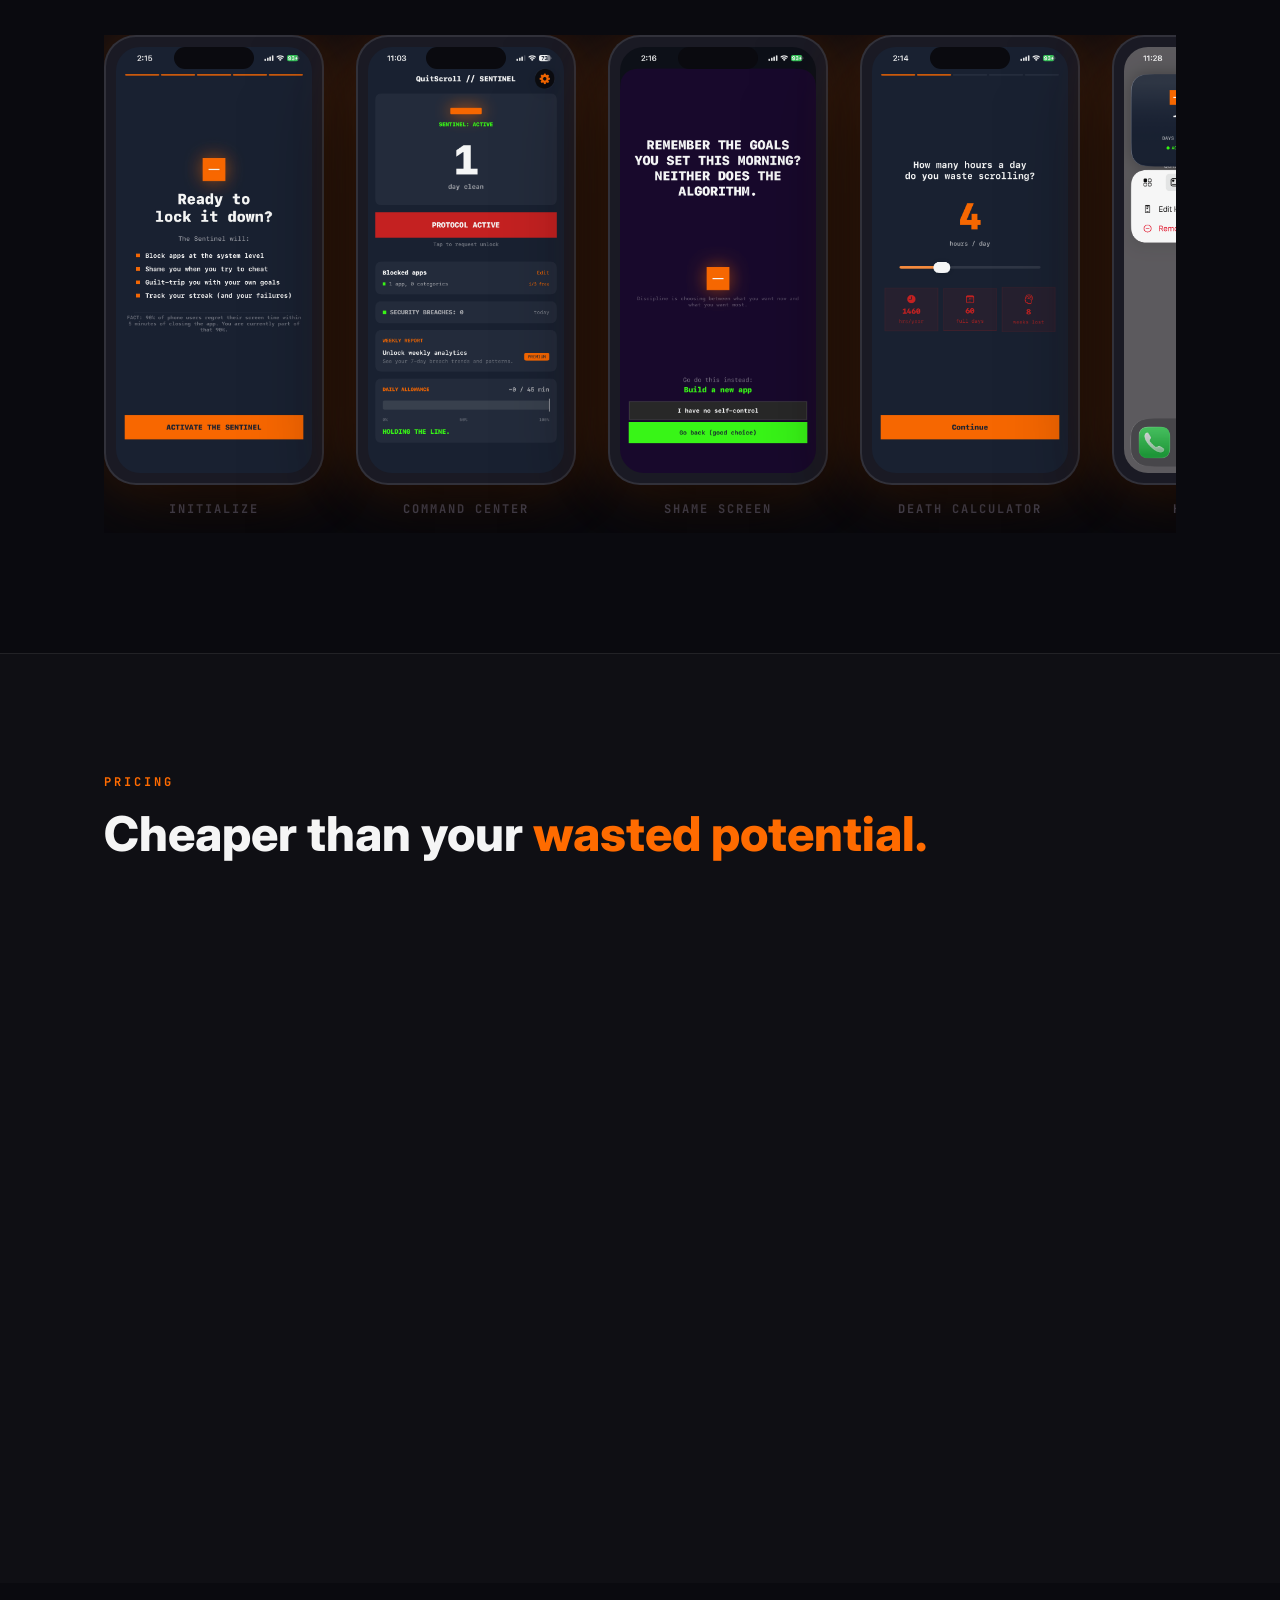
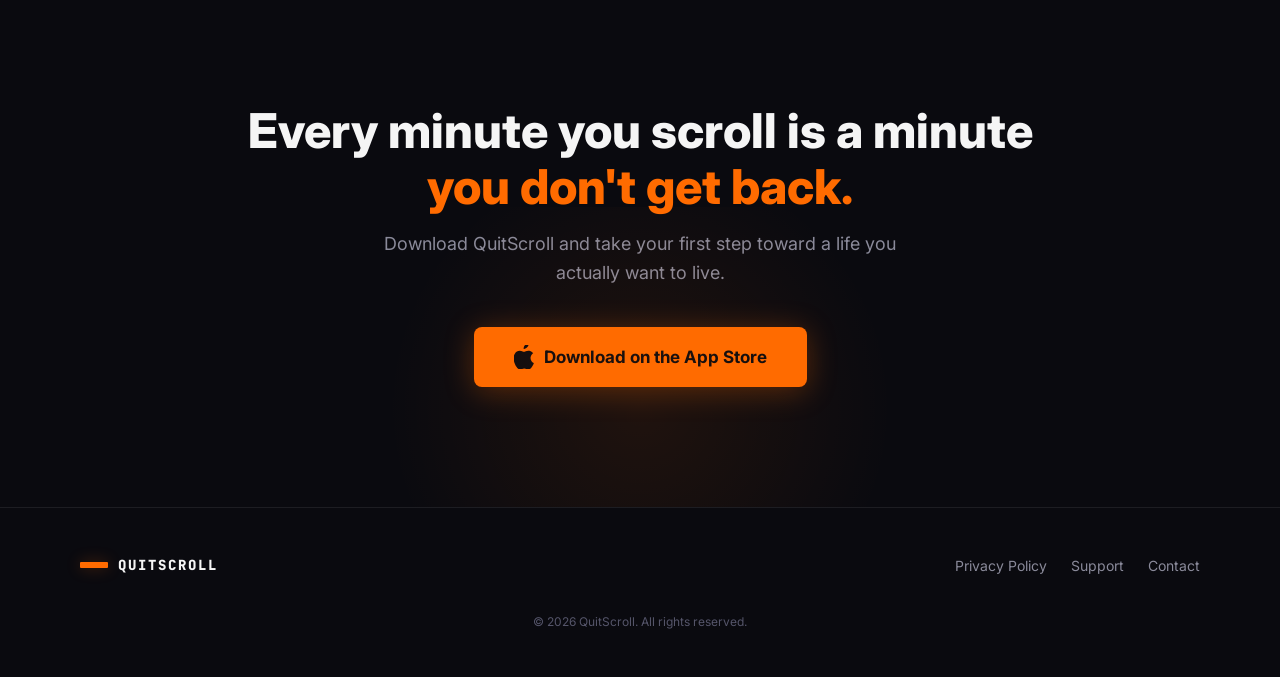
==== commit c0d9b247: "Update index.html" ====
--- a/index.html
+++ b/index.html
@@ -200,7 +200,7 @@
                             </div>
                         </div>
                     </div>
-                    <span class="screenshot-label">Command Center</span>
+                    <span class="screenshot-label">Initialize</span>
                 </div>
                 <div class="screenshot-item">
                     <div class="phone-frame phone-frame-sm">
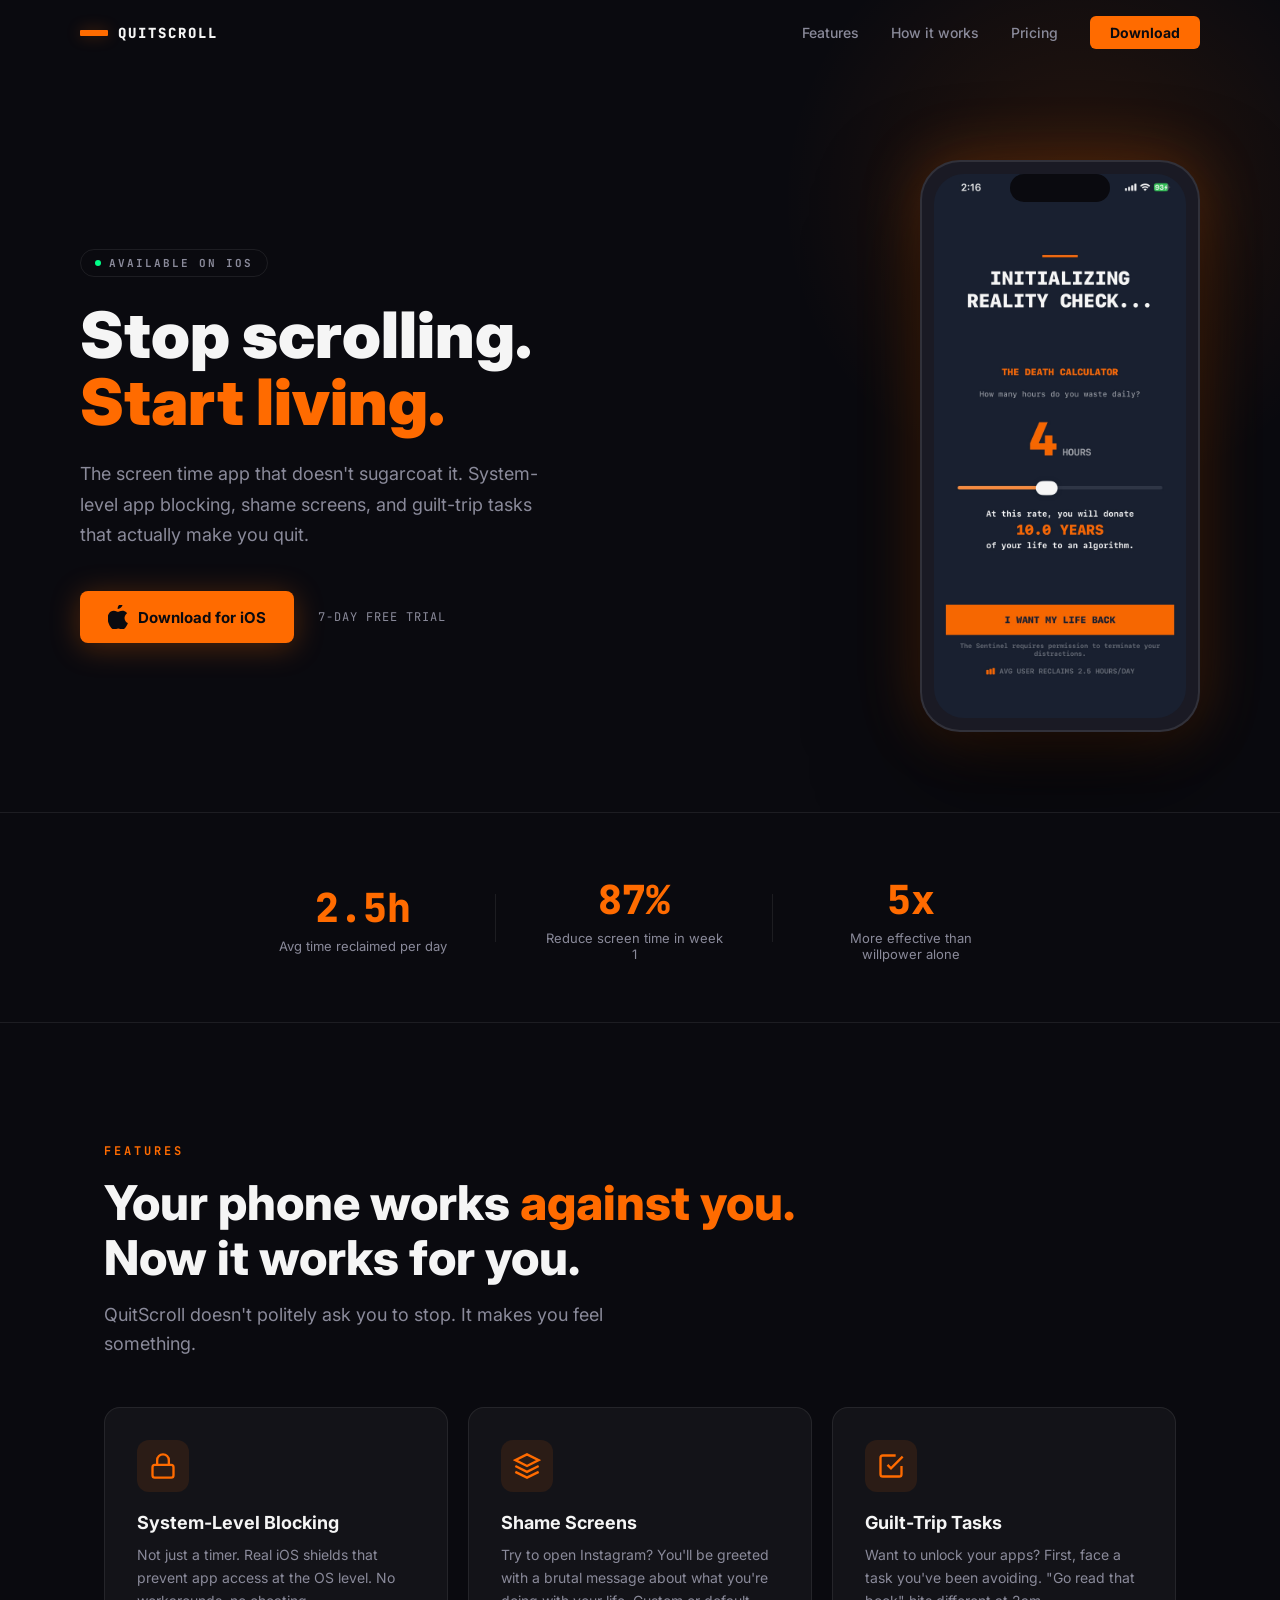
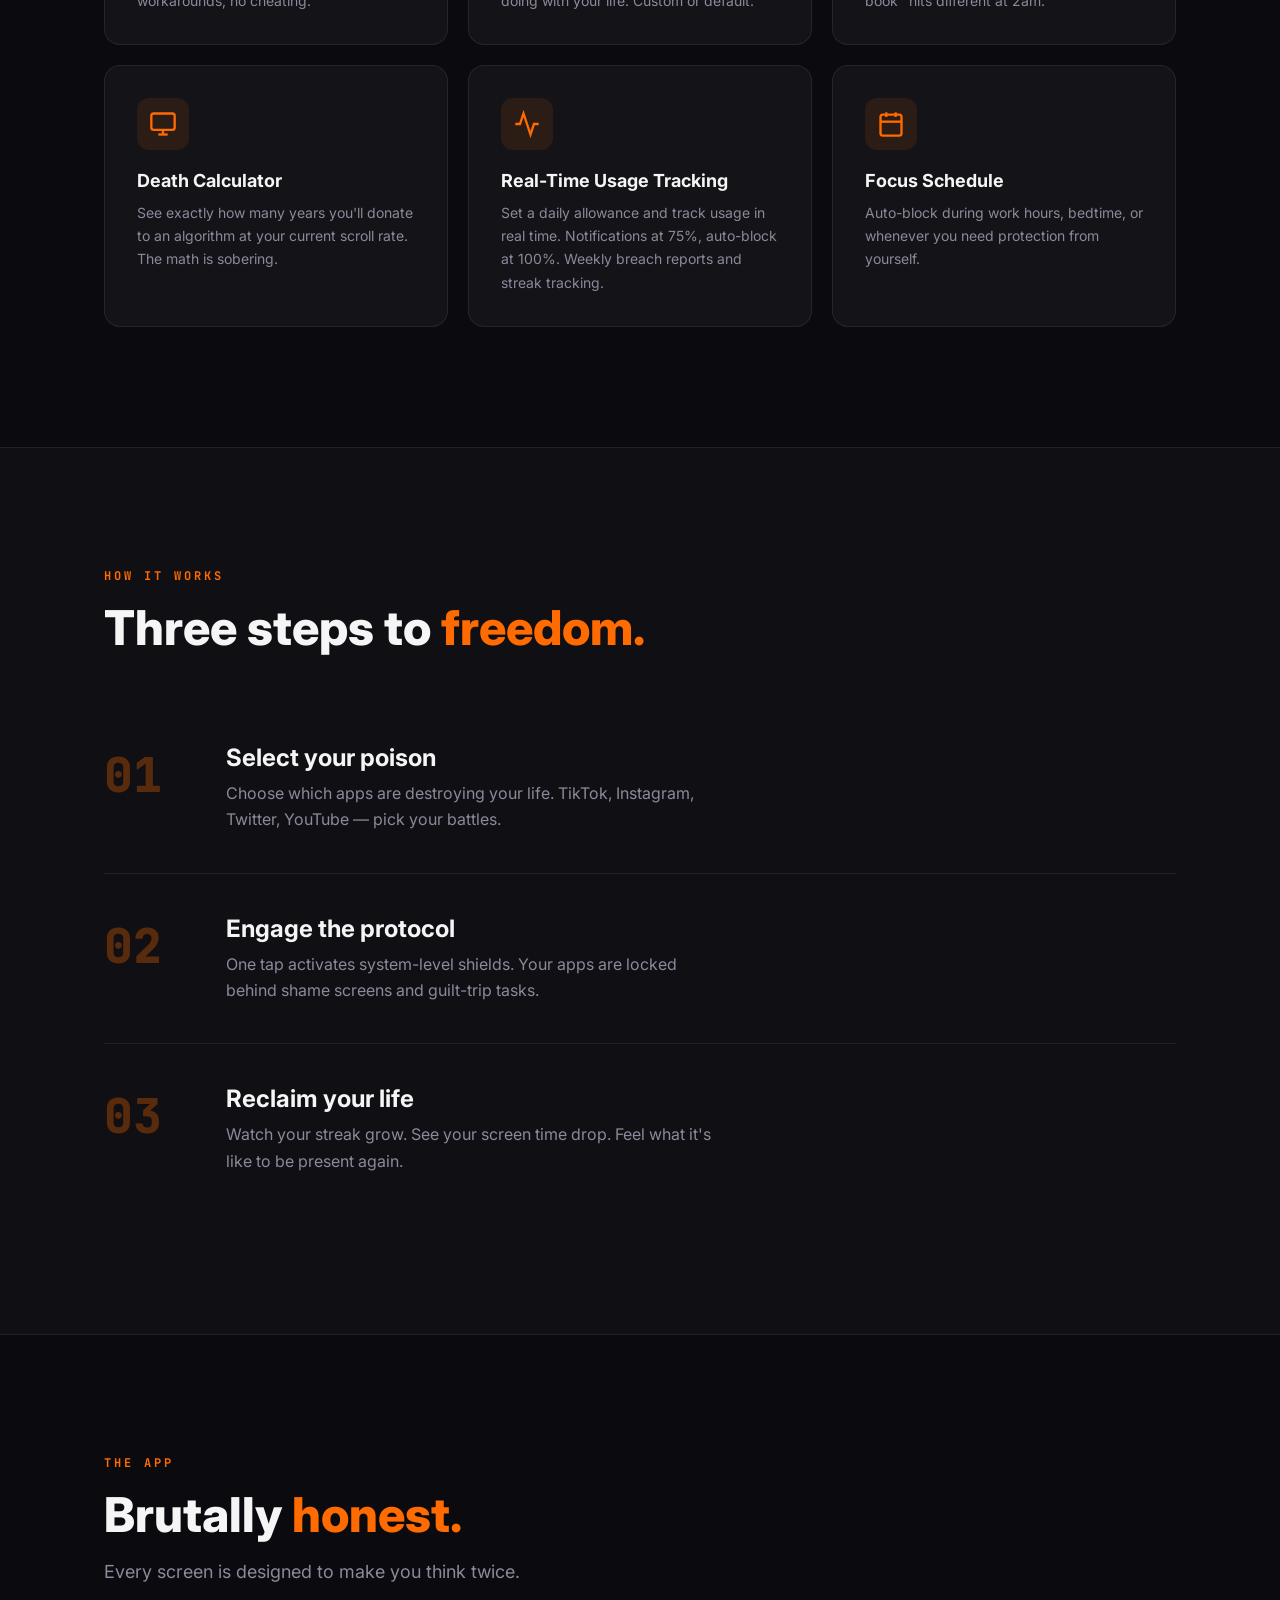
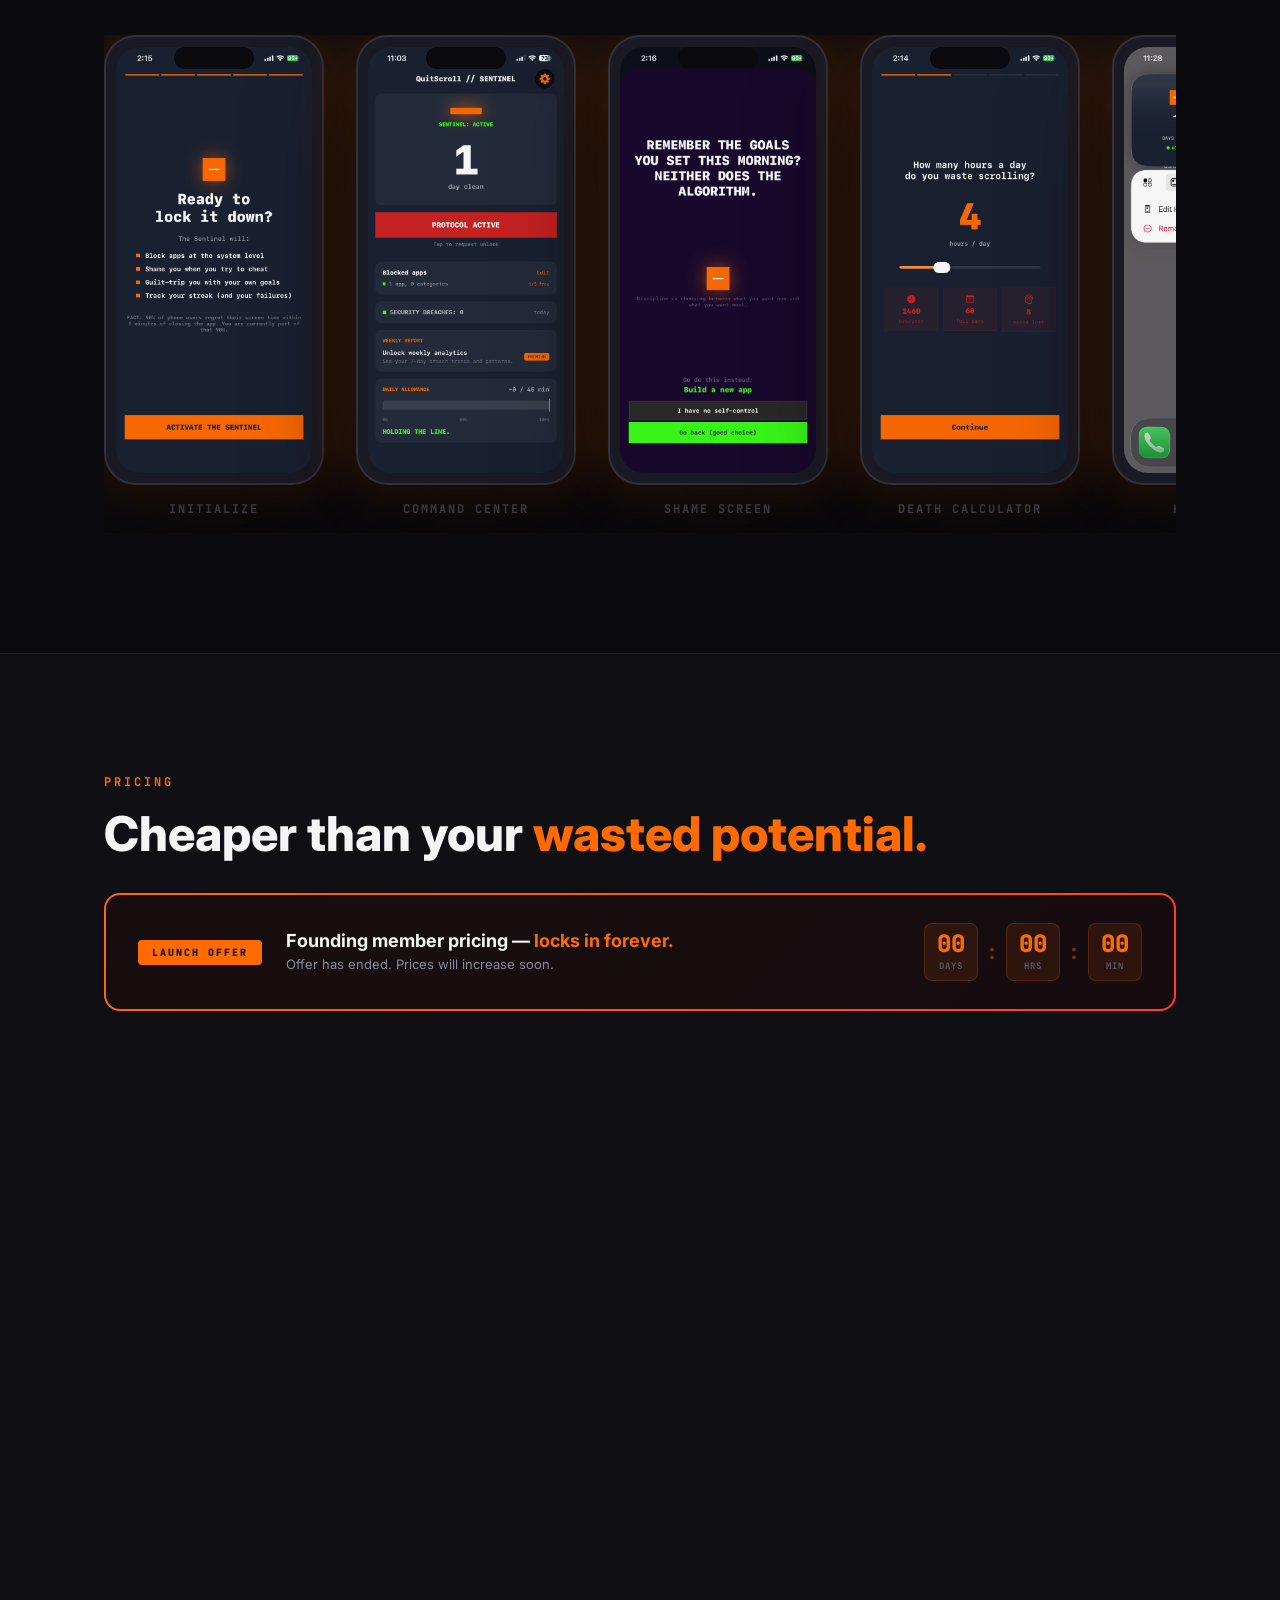
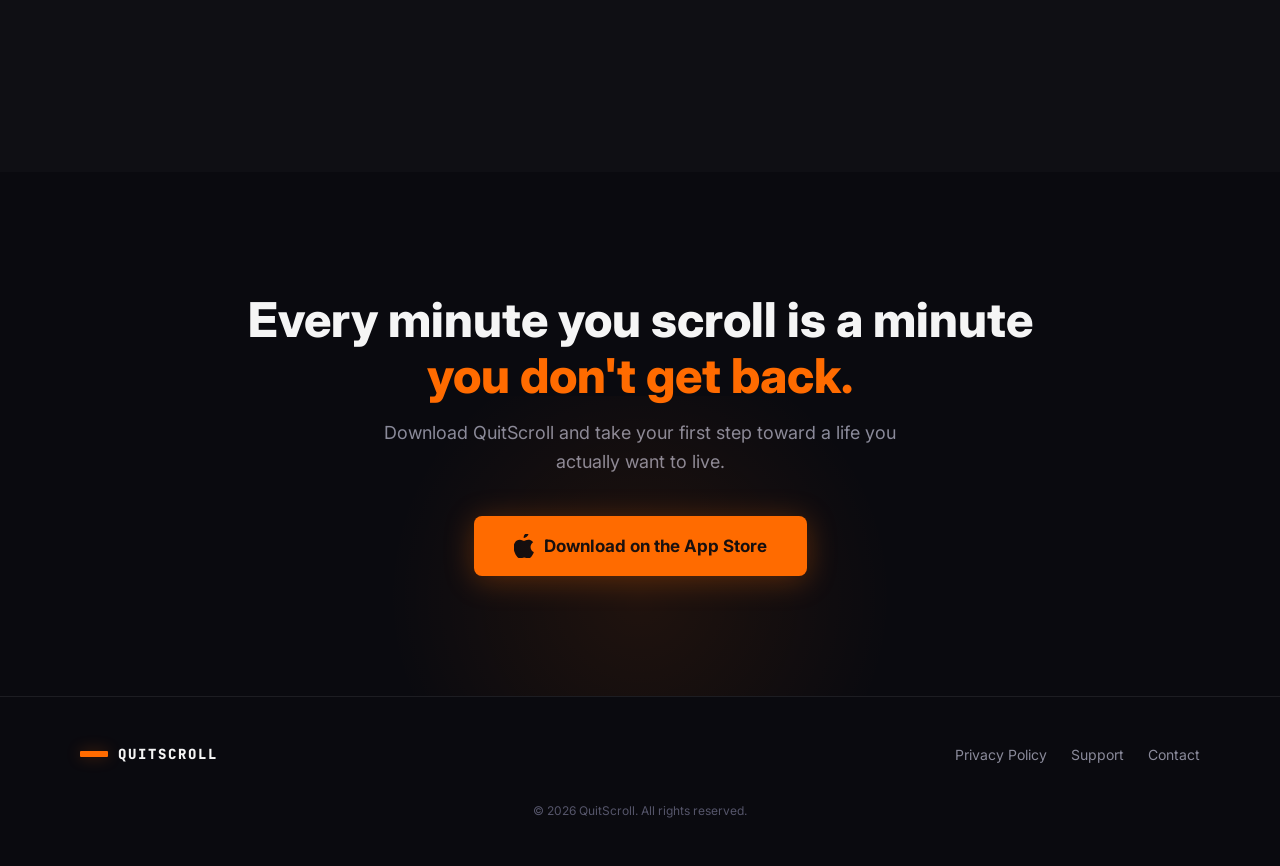
==== commit d2bb8338: "Add launch offer banner with countdown timer and strikethrough pricing Founding member pricing secti" ====
--- a/index.html
+++ b/index.html
@@ -263,6 +263,24 @@
             <span class="section-tag">PRICING</span>
             <h2>Cheaper than your <span class="text-orange">wasted potential.</span></h2>
 
+            <!-- Launch Offer Banner -->
+            <div class="launch-banner">
+                <div class="launch-banner-inner">
+                    <div class="launch-banner-badge">LAUNCH OFFER</div>
+                    <div class="launch-banner-text">
+                        <p class="launch-banner-headline">Founding member pricing — <span class="text-orange">locks in forever.</span></p>
+                        <p class="launch-banner-sub">Prices go up after launch week. Subscribe now and keep the low rate even after the increase.</p>
+                    </div>
+                    <div class="launch-banner-timer" id="launch-timer">
+                        <div class="timer-block"><span id="timer-days">--</span><small>DAYS</small></div>
+                        <div class="timer-sep">:</div>
+                        <div class="timer-block"><span id="timer-hours">--</span><small>HRS</small></div>
+                        <div class="timer-sep">:</div>
+                        <div class="timer-block"><span id="timer-mins">--</span><small>MIN</small></div>
+                    </div>
+                </div>
+            </div>
+
             <div class="pricing-grid">
                 <div class="pricing-card">
                     <h3>Free</h3>
@@ -280,8 +298,9 @@
                 <div class="pricing-card pricing-card-featured">
                     <div class="pricing-badge">BEST VALUE</div>
                     <h3>Yearly</h3>
+                    <div class="pricing-price-old">$59.90/yr</div>
                     <div class="pricing-price">$39.99<span>/year</span></div>
-                    <div class="pricing-save">Save 17% vs monthly</div>
+                    <div class="pricing-save">Launch price — Save 33% vs future price</div>
                     <ul>
                         <li>Unlimited app blocking</li>
                         <li>Custom shame messages</li>
@@ -296,6 +315,7 @@
 
                 <div class="pricing-card">
                     <h3>Monthly</h3>
+                    <div class="pricing-price-old">$7.90/mo</div>
                     <div class="pricing-price">$3.99<span>/mo</span></div>
                     <ul>
                         <li>Everything in Premium</li>
@@ -307,8 +327,9 @@
 
                 <div class="pricing-card">
                     <h3>Lifetime</h3>
+                    <div class="pricing-price-old">$99.90</div>
                     <div class="pricing-price">$79.99</div>
-                    <div class="pricing-save">One-time purchase</div>
+                    <div class="pricing-save">Launch price — One-time purchase</div>
                     <ul>
                         <li>Everything in Premium</li>
                         <li>Pay once, own forever</li>
@@ -326,7 +347,7 @@
         <div class="section-inner">
             <h2>Every minute you scroll is a minute<br><span class="text-orange">you don't get back.</span></h2>
             <p class="section-sub">Download QuitScroll and take your first step toward a life you actually want to live.</p>
-            <a href="https://apps.apple.com/app/reset-scroll/idXXXXXXXXXX" class="btn btn-primary btn-lg" target="_blank" rel="noopener">
+            <a href="https://apps.apple.com/us/app/scrollreset/id6759470188" class="btn btn-primary btn-lg" target="_blank" rel="noopener">
                 <svg width="20" height="24" viewBox="0 0 20 24" fill="none"><path d="M16.52 12.88c-.03-3.12 2.55-4.62 2.67-4.7-1.45-2.12-3.72-2.41-4.52-2.45-1.93-.2-3.76 1.14-4.74 1.14-.98 0-2.49-1.11-4.1-1.08-2.11.03-4.05 1.23-5.14 3.12-2.19 3.8-.56 9.43 1.57 12.51 1.04 1.51 2.29 3.2 3.92 3.14 1.57-.06 2.17-1.02 4.07-1.02 1.9 0 2.44 1.02 4.11.99 1.69-.03 2.77-1.54 3.8-3.05 1.2-1.75 1.69-3.44 1.72-3.53-.04-.02-3.3-1.27-3.34-5.02z" fill="currentColor"/><path d="M13.38 2.12c.87-1.05 1.45-2.51 1.29-3.97-1.25.05-2.76.83-3.66 1.88-.8.93-1.51 2.42-1.32 3.85 1.39.11 2.81-.71 3.69-1.76z" fill="currentColor"/></svg>
                 Download on the App Store
             </a>
@@ -381,6 +402,34 @@
             entries.forEach(e => { if (e.isIntersecting) e.target.classList.add('visible'); });
         }, { threshold: 0.2 });
         document.querySelectorAll('.stat, .feature-card, .step, .pricing-card').forEach(el => observer.observe(el));
+
+        // Launch offer countdown — 14 days from launch date
+        // Set your launch date here (when app gets approved)
+        const OFFER_END = new Date('2026-04-15T23:59:59');
+
+        function updateTimer() {
+            const now = new Date();
+            const diff = OFFER_END - now;
+
+            if (diff <= 0) {
+                document.getElementById('timer-days').textContent = '00';
+                document.getElementById('timer-hours').textContent = '00';
+                document.getElementById('timer-mins').textContent = '00';
+                document.querySelector('.launch-banner-sub').textContent = 'Offer has ended. Prices will increase soon.';
+                return;
+            }
+
+            const days = Math.floor(diff / (1000 * 60 * 60 * 24));
+            const hours = Math.floor((diff % (1000 * 60 * 60 * 24)) / (1000 * 60 * 60));
+            const mins = Math.floor((diff % (1000 * 60 * 60)) / (1000 * 60));
+
+            document.getElementById('timer-days').textContent = String(days).padStart(2, '0');
+            document.getElementById('timer-hours').textContent = String(hours).padStart(2, '0');
+            document.getElementById('timer-mins').textContent = String(mins).padStart(2, '0');
+        }
+
+        updateTimer();
+        setInterval(updateTimer, 60000);
     </script>
 </body>
 </html>
--- a/style.css
+++ b/style.css
@@ -573,6 +573,114 @@
     text-transform: uppercase;
 }
 
+/* ---- LAUNCH OFFER BANNER ---- */
+
+.launch-banner {
+    margin-top: 32px;
+    margin-bottom: 12px;
+    padding: 2px;
+    border-radius: 16px;
+    background: linear-gradient(135deg, var(--orange), #FF3B30, var(--orange));
+    background-size: 200% 200%;
+    animation: banner-glow 3s ease-in-out infinite;
+}
+
+@keyframes banner-glow {
+    0%, 100% { background-position: 0% 50%; }
+    50% { background-position: 100% 50%; }
+}
+
+.launch-banner-inner {
+    background: rgba(10, 10, 15, 0.95);
+    border-radius: 14px;
+    padding: 28px 32px;
+    display: flex;
+    align-items: center;
+    gap: 24px;
+}
+
+.launch-banner-badge {
+    font-family: var(--font-mono);
+    font-size: 10px;
+    font-weight: 800;
+    letter-spacing: 2px;
+    background: var(--orange);
+    color: var(--bg);
+    padding: 6px 14px;
+    border-radius: 4px;
+    white-space: nowrap;
+    flex-shrink: 0;
+}
+
+.launch-banner-text {
+    flex: 1;
+}
+
+.launch-banner-headline {
+    font-size: 18px;
+    font-weight: 700;
+    margin-bottom: 4px;
+}
+
+.launch-banner-sub {
+    font-size: 13px;
+    color: var(--text-secondary);
+    line-height: 1.5;
+}
+
+.launch-banner-timer {
+    display: flex;
+    align-items: center;
+    gap: 8px;
+    flex-shrink: 0;
+}
+
+.timer-block {
+    display: flex;
+    flex-direction: column;
+    align-items: center;
+    background: rgba(255, 107, 0, 0.1);
+    border: 1px solid rgba(255, 107, 0, 0.2);
+    border-radius: 8px;
+    padding: 8px 12px;
+    min-width: 52px;
+}
+
+.timer-block span {
+    font-family: var(--font-mono);
+    font-size: 24px;
+    font-weight: 800;
+    color: var(--orange);
+    line-height: 1;
+}
+
+.timer-block small {
+    font-family: var(--font-mono);
+    font-size: 9px;
+    font-weight: 700;
+    letter-spacing: 1px;
+    color: var(--text-tertiary);
+    margin-top: 4px;
+}
+
+.timer-sep {
+    font-family: var(--font-mono);
+    font-size: 20px;
+    font-weight: 800;
+    color: var(--orange);
+    opacity: 0.4;
+}
+
+/* ---- OLD PRICE (STRIKETHROUGH) ---- */
+
+.pricing-price-old {
+    font-family: var(--font-mono);
+    font-size: 16px;
+    color: var(--text-tertiary);
+    text-decoration: line-through;
+    margin-bottom: 2px;
+}
+
 /* ---- PRICING ---- */
 
 .pricing {
@@ -764,6 +872,7 @@
     .pricing-grid { grid-template-columns: repeat(2, 1fr); max-width: 700px; margin-left: auto; margin-right: auto; }
     .stats-inner { flex-direction: column; gap: 32px; }
     .stat-divider { width: 48px; height: 1px; }
+    .launch-banner-inner { flex-direction: column; text-align: center; gap: 16px; padding: 24px 20px; }
 }
 
 @media (max-width: 640px) {
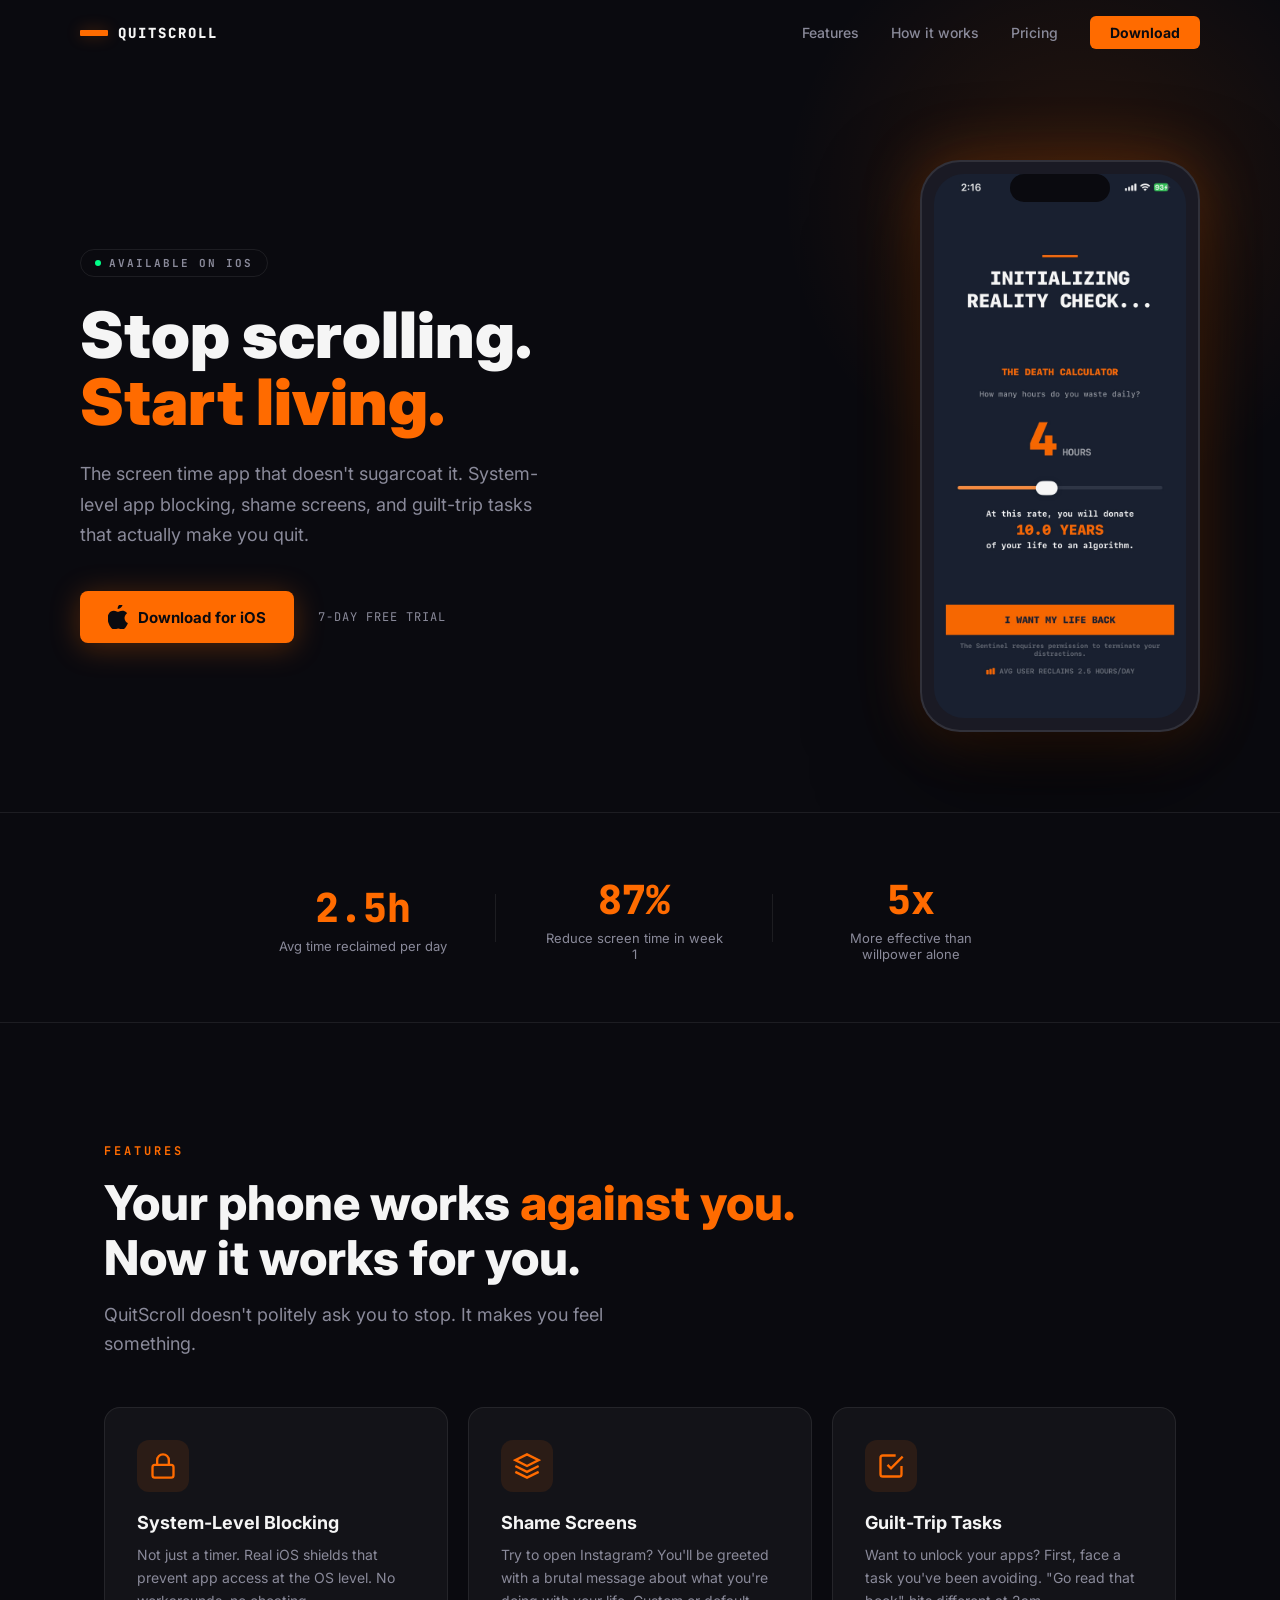
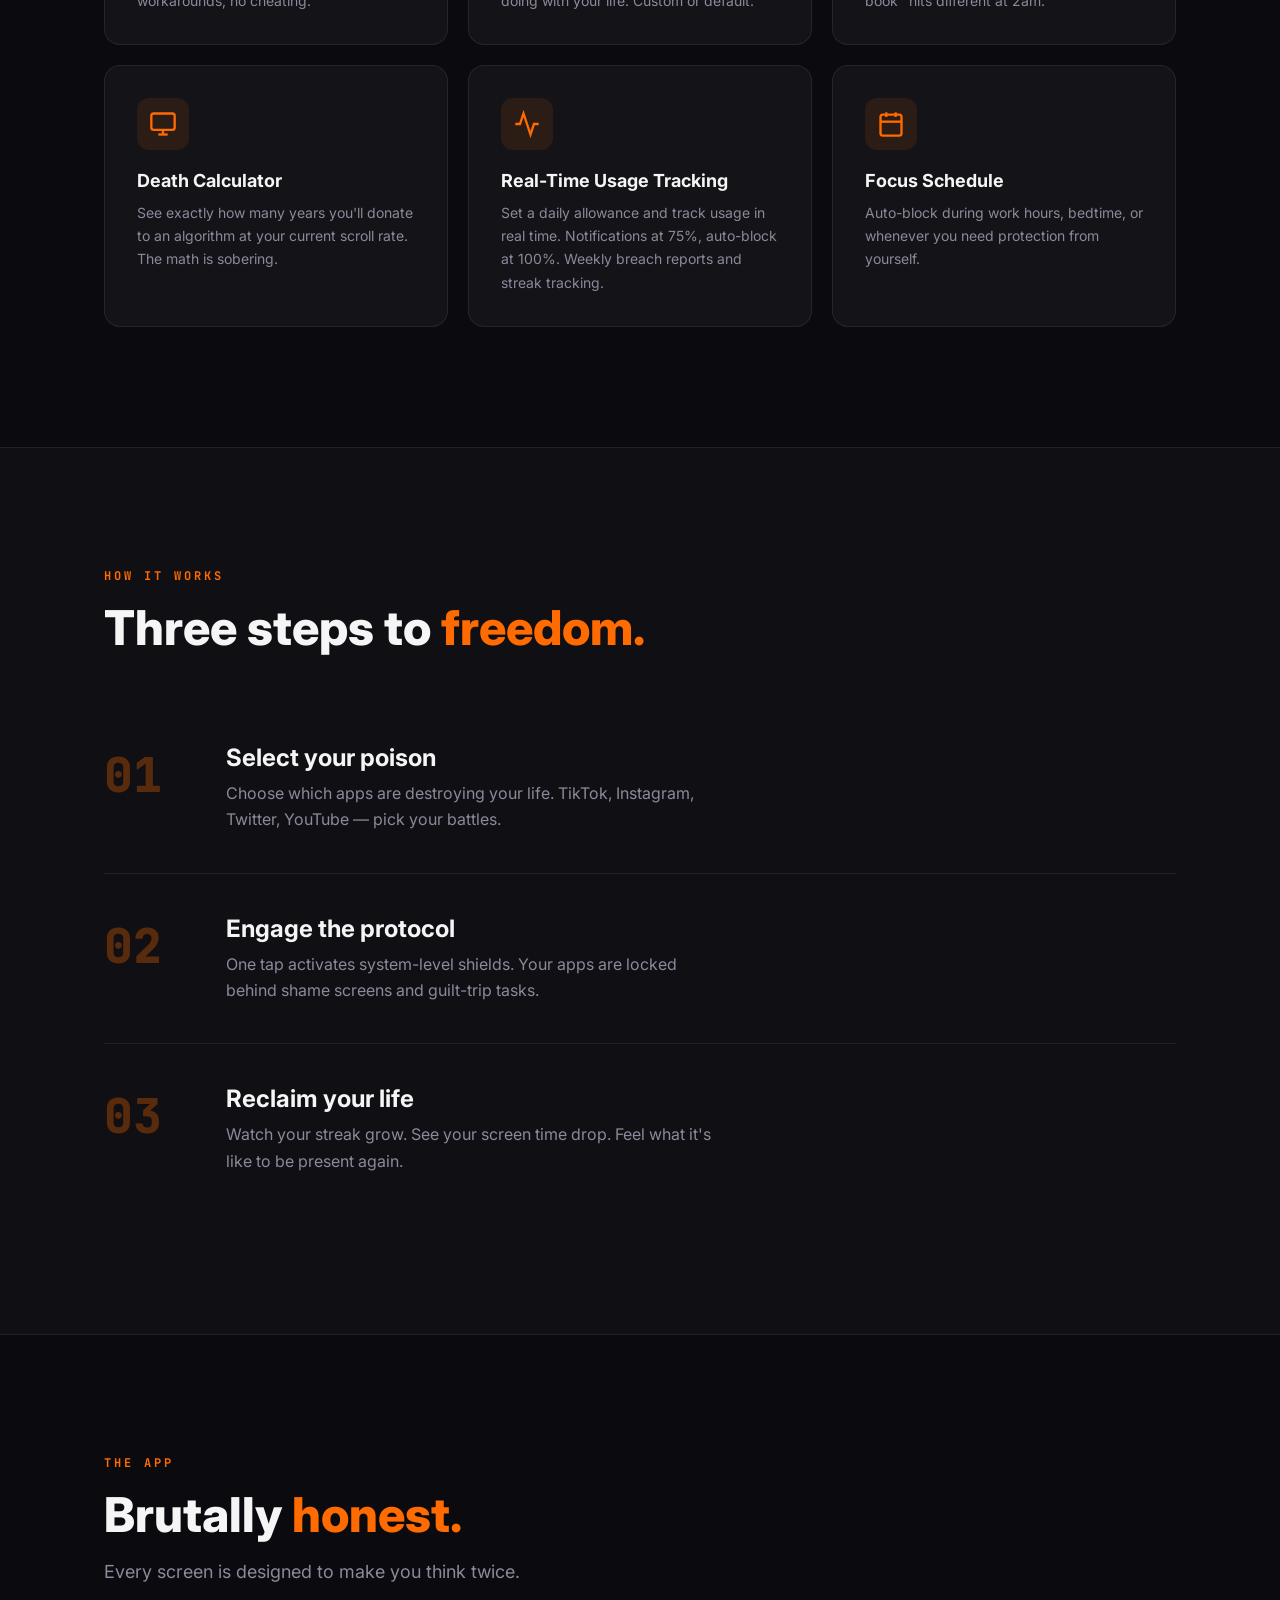
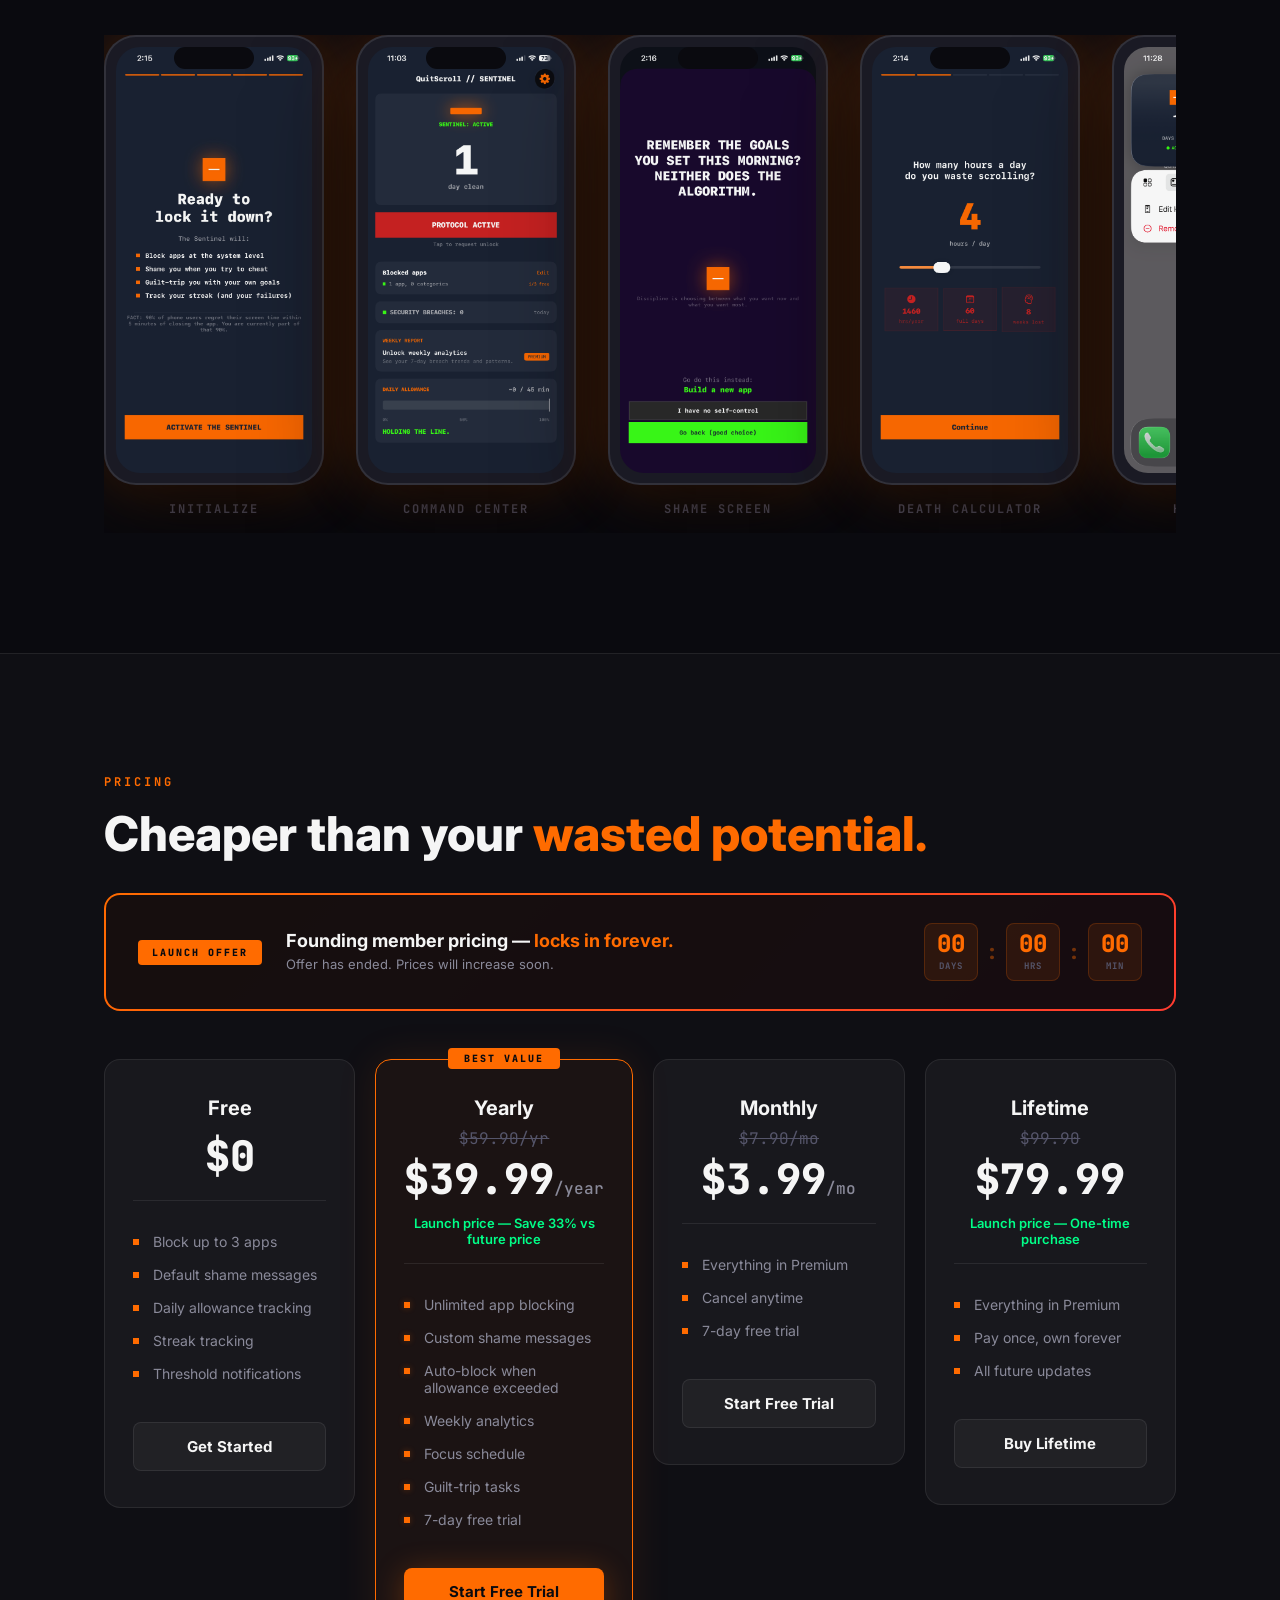
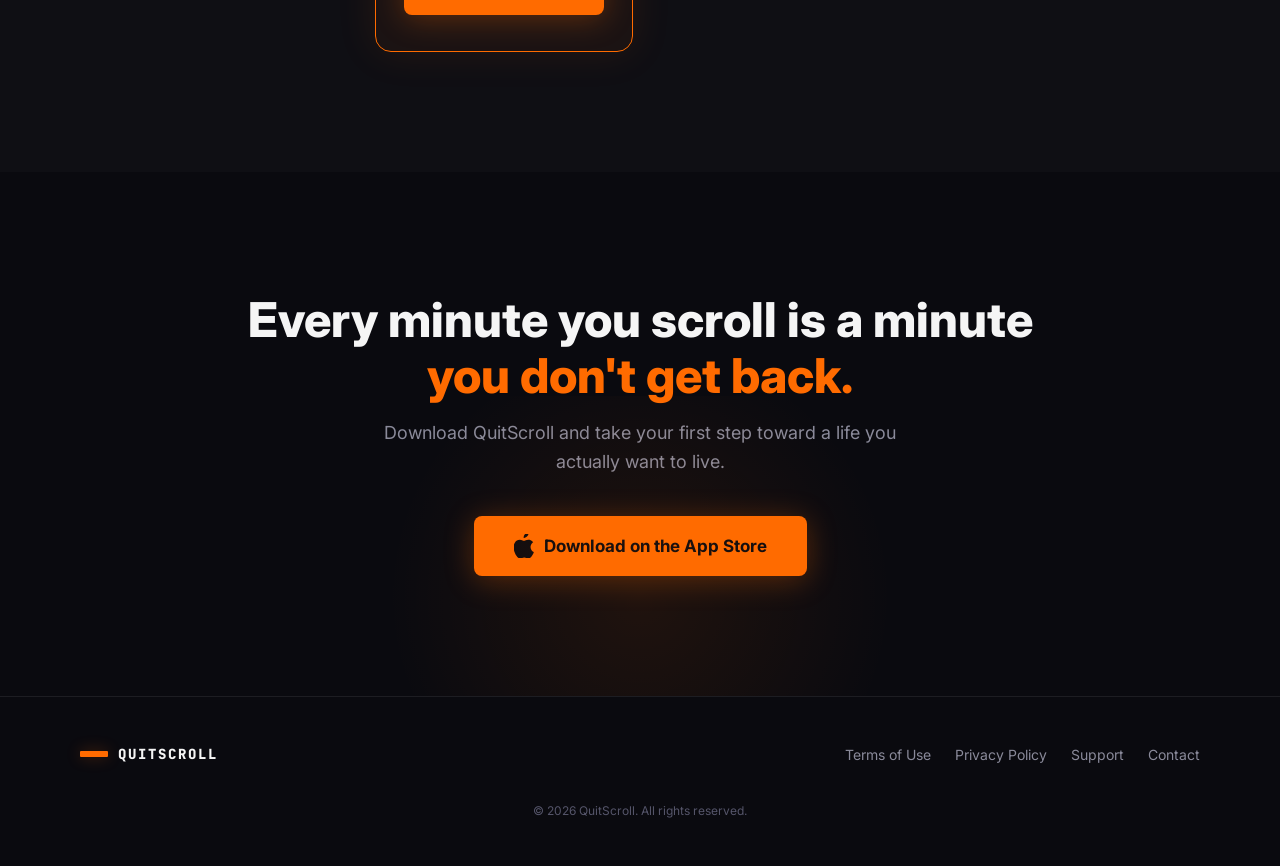
==== commit c5c1cd1c: "Add Terms of Use link to footer on all pages Co-Authored-By: Claude Opus 4.6 <noreply@anthropic.com>" ====
--- a/index.html
+++ b/index.html
@@ -362,6 +362,7 @@
                 <span class="logo-text">QUITSCROLL</span>
             </div>
             <div class="footer-links">
+                <a href="terms.html">Terms of Use</a>
                 <a href="privacy.html">Privacy Policy</a>
                 <a href="support.html">Support</a>
                 <a href="mailto:rrruco@gmail.com">Contact</a>
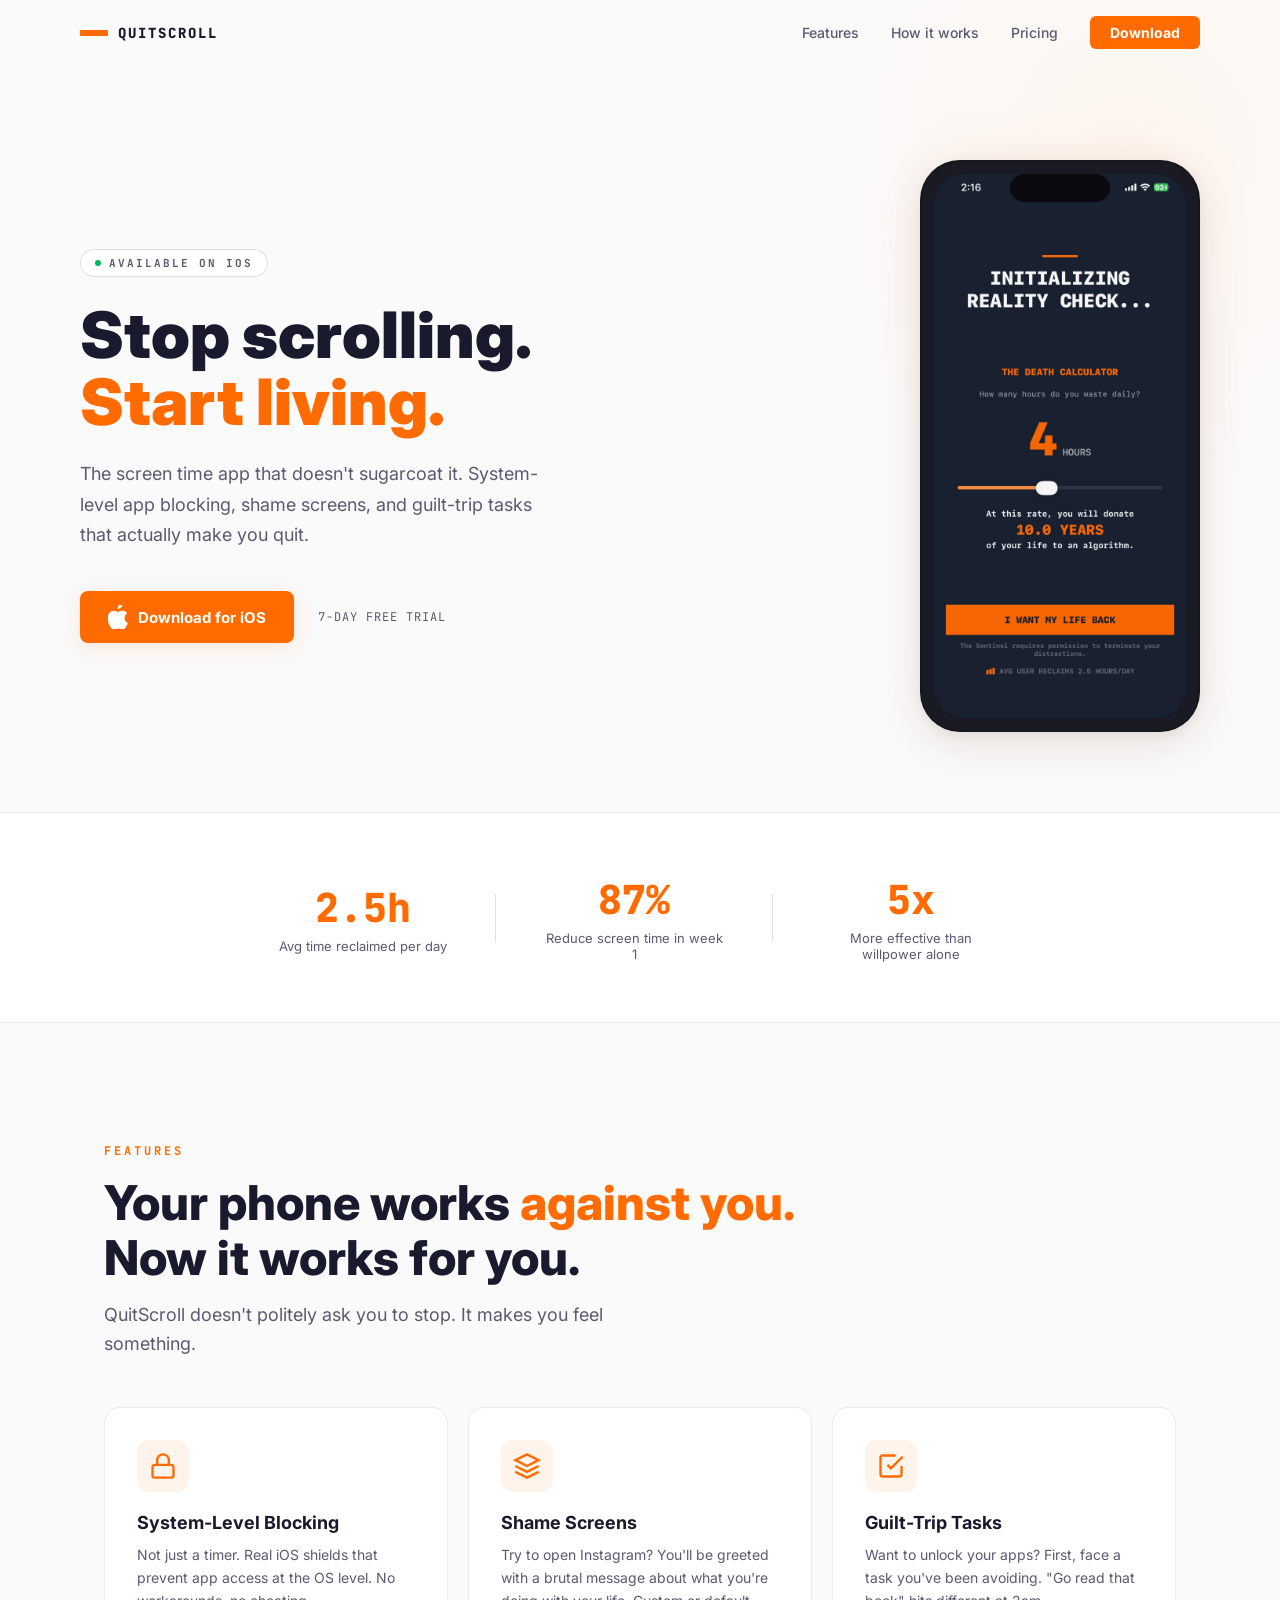
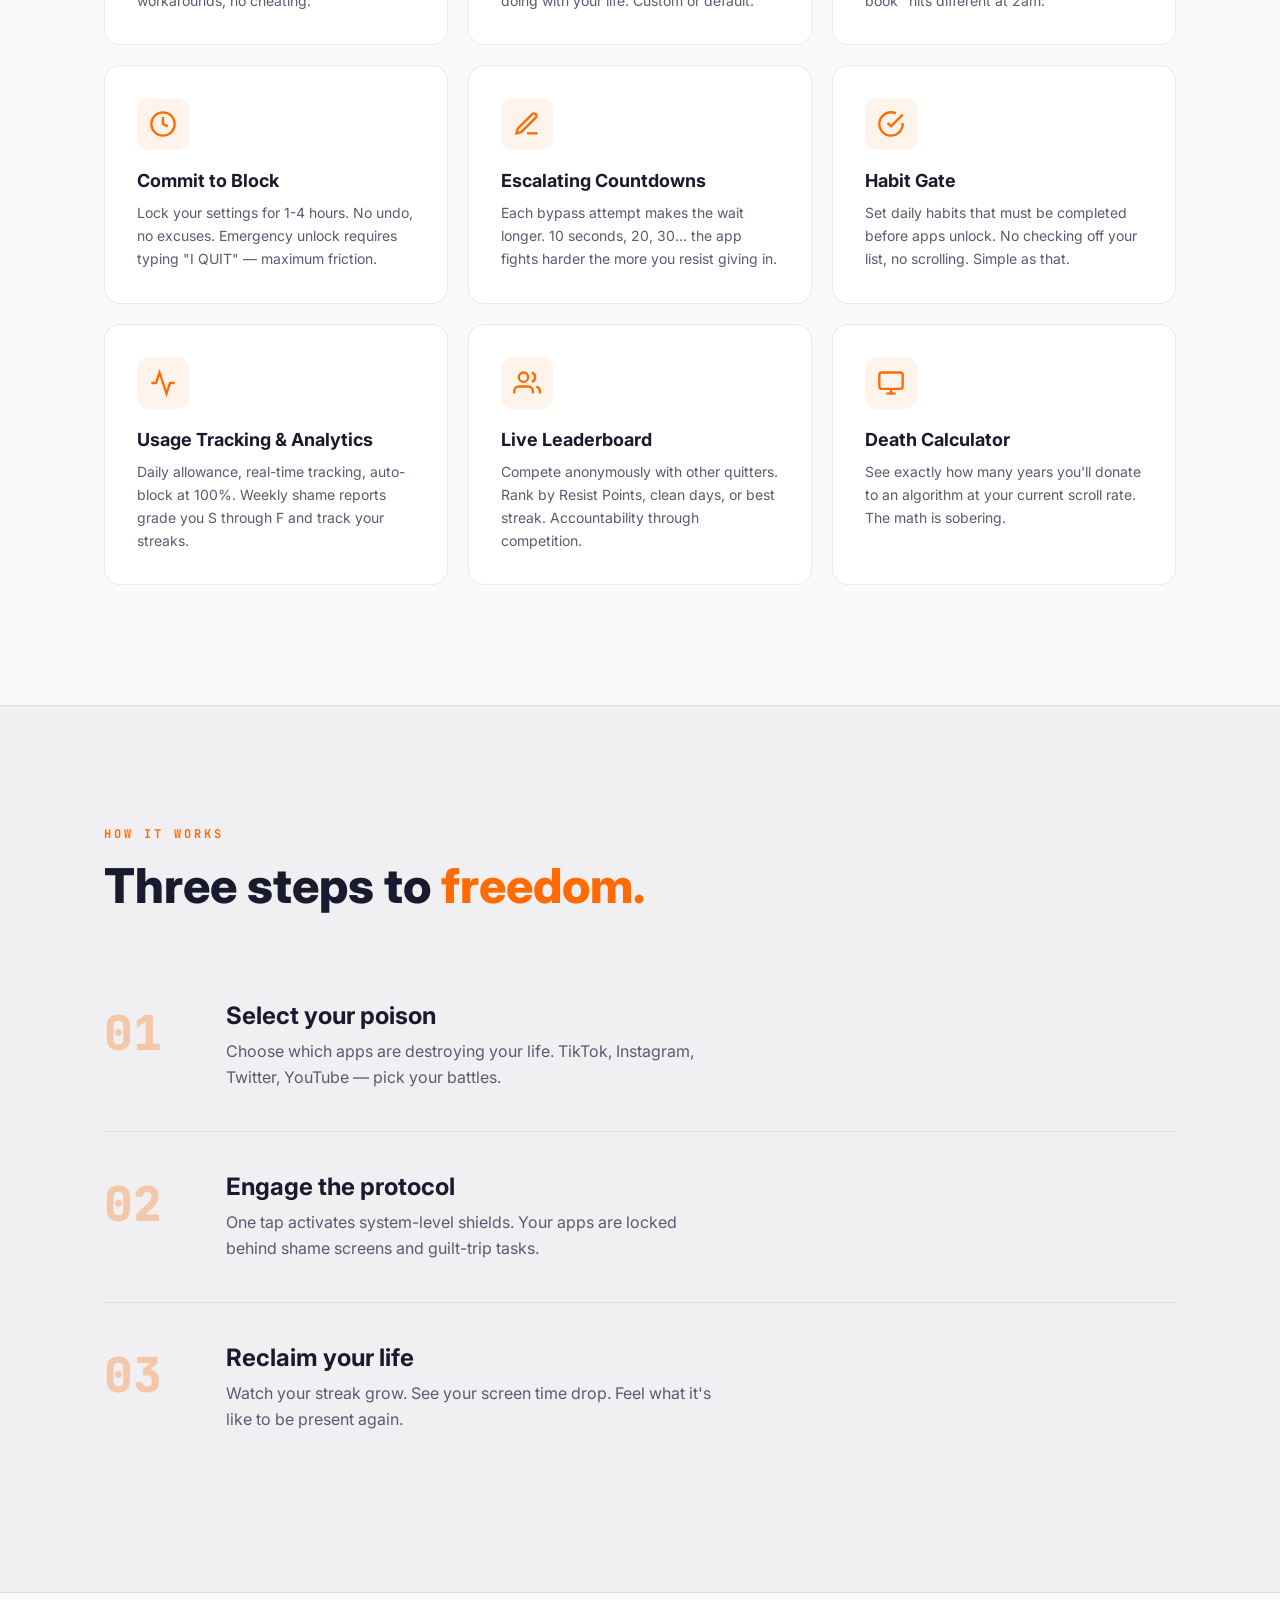
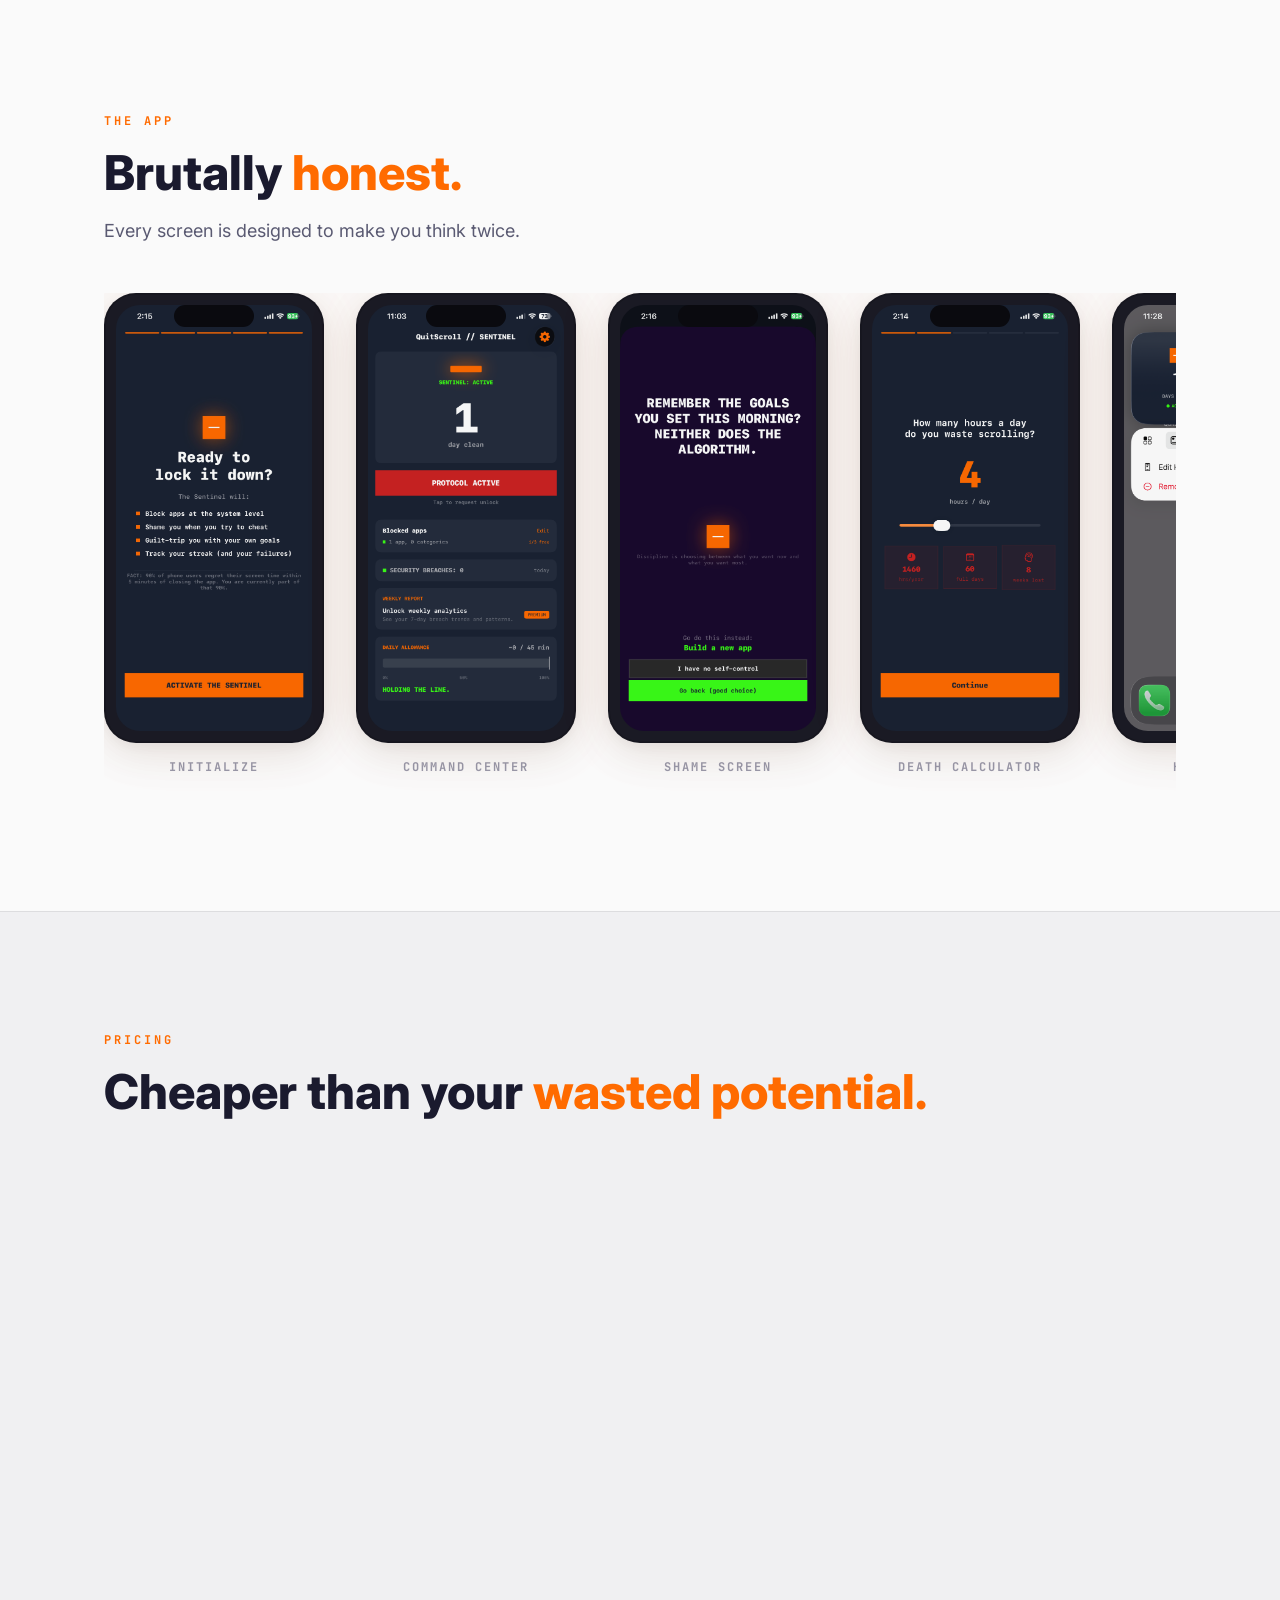
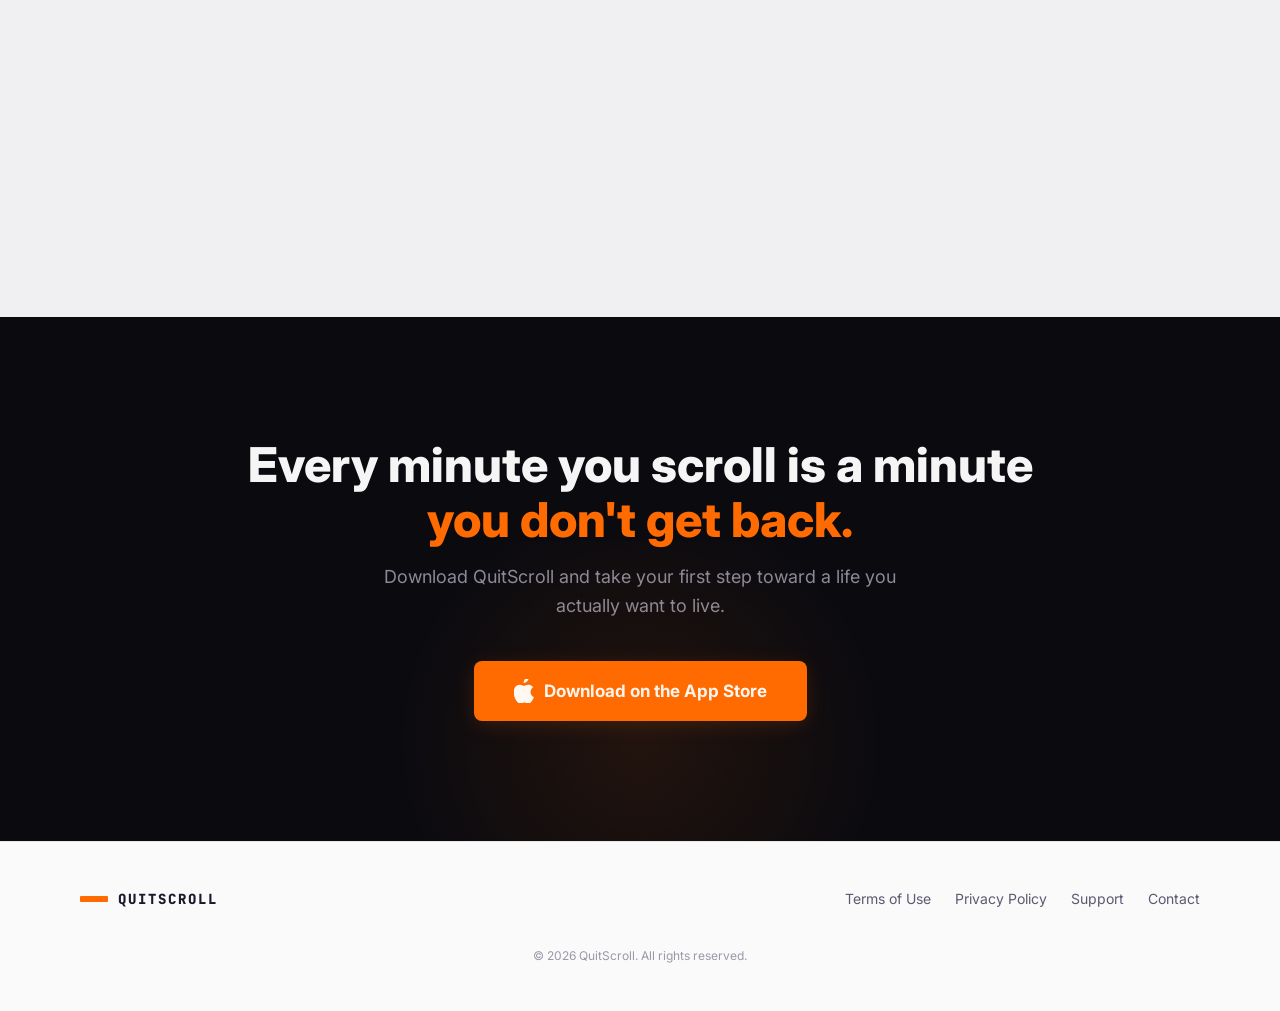
==== commit 4847eafd: "Switch to light theme, remove launch offer, add v1.2 features - Light background with dark text acro" ====
--- a/index.html
+++ b/index.html
@@ -9,7 +9,7 @@
     <meta property="og:description" content="The screen time app that doesn't sugarcoat it. Block apps, face shame screens, and reclaim your life.">
     <meta property="og:type" content="website">
     <meta property="og:image" content="og-image.png">
-    <link rel="icon" href="data:image/svg+xml,<svg xmlns='http://www.w3.org/2000/svg' viewBox='0 0 100 100'><rect rx='20' width='100' height='100' fill='%230A0A0F'/><rect x='20' y='44' width='60' height='12' rx='2' fill='%23FF6B00'/></svg>">
+    <link rel="icon" href="data:image/svg+xml,<svg xmlns='http://www.w3.org/2000/svg' viewBox='0 0 100 100'><rect rx='20' width='100' height='100' fill='%23FF6B00'/><rect x='20' y='44' width='60' height='12' rx='2' fill='%23FFFFFF'/></svg>">
     <link rel="preconnect" href="https://fonts.googleapis.com">
     <link rel="preconnect" href="https://fonts.gstatic.com" crossorigin>
     <link href="https://fonts.googleapis.com/css2?family=JetBrains+Mono:wght@400;500;700;800&family=Inter:wght@400;500;600;700;800;900&display=swap" rel="stylesheet">
@@ -56,7 +56,6 @@
                 </div>
             </div>
             <div class="hero-phone">
-                <!-- Replace with your actual screenshot -->
                 <div class="phone-frame">
                     <div class="phone-screen">
                         <img src="screenshots/hero-dashboard.png" alt="QuitScroll Dashboard" onerror="this.parentElement.classList.add('placeholder')">
@@ -125,26 +124,50 @@
 
                 <div class="feature-card">
                     <div class="feature-icon">
+                        <svg width="28" height="28" viewBox="0 0 24 24" fill="none" stroke="currentColor" stroke-width="2"><circle cx="12" cy="12" r="10"/><polyline points="12 6 12 12 16 14"/></svg>
+                    </div>
+                    <h3>Commit to Block</h3>
+                    <p>Lock your settings for 1-4 hours. No undo, no excuses. Emergency unlock requires typing "I QUIT" — maximum friction.</p>
+                </div>
+
+                <div class="feature-card">
+                    <div class="feature-icon">
+                        <svg width="28" height="28" viewBox="0 0 24 24" fill="none" stroke="currentColor" stroke-width="2"><path d="M12 20h9"/><path d="M16.5 3.5a2.121 2.121 0 0 1 3 3L7 19l-4 1 1-4L16.5 3.5z"/></svg>
+                    </div>
+                    <h3>Escalating Countdowns</h3>
+                    <p>Each bypass attempt makes the wait longer. 10 seconds, 20, 30... the app fights harder the more you resist giving in.</p>
+                </div>
+
+                <div class="feature-card">
+                    <div class="feature-icon">
+                        <svg width="28" height="28" viewBox="0 0 24 24" fill="none" stroke="currentColor" stroke-width="2"><path d="M22 11.08V12a10 10 0 1 1-5.93-9.14"/><polyline points="22 4 12 14.01 9 11.01"/></svg>
+                    </div>
+                    <h3>Habit Gate</h3>
+                    <p>Set daily habits that must be completed before apps unlock. No checking off your list, no scrolling. Simple as that.</p>
+                </div>
+
+                <div class="feature-card">
+                    <div class="feature-icon">
+                        <svg width="28" height="28" viewBox="0 0 24 24" fill="none" stroke="currentColor" stroke-width="2"><polyline points="22 12 18 12 15 21 9 3 6 12 2 12"/></svg>
+                    </div>
+                    <h3>Usage Tracking & Analytics</h3>
+                    <p>Daily allowance, real-time tracking, auto-block at 100%. Weekly shame reports grade you S through F and track your streaks.</p>
+                </div>
+
+                <div class="feature-card">
+                    <div class="feature-icon">
+                        <svg width="28" height="28" viewBox="0 0 24 24" fill="none" stroke="currentColor" stroke-width="2"><path d="M17 21v-2a4 4 0 0 0-4-4H5a4 4 0 0 0-4 4v2"/><circle cx="9" cy="7" r="4"/><path d="M23 21v-2a4 4 0 0 0-3-3.87"/><path d="M16 3.13a4 4 0 0 1 0 7.75"/></svg>
+                    </div>
+                    <h3>Live Leaderboard</h3>
+                    <p>Compete anonymously with other quitters. Rank by Resist Points, clean days, or best streak. Accountability through competition.</p>
+                </div>
+
+                <div class="feature-card">
+                    <div class="feature-icon">
                         <svg width="28" height="28" viewBox="0 0 24 24" fill="none" stroke="currentColor" stroke-width="2"><rect x="2" y="3" width="20" height="14" rx="2" ry="2"/><line x1="8" y1="21" x2="16" y2="21"/><line x1="12" y1="17" x2="12" y2="21"/></svg>
                     </div>
                     <h3>Death Calculator</h3>
                     <p>See exactly how many years you'll donate to an algorithm at your current scroll rate. The math is sobering.</p>
-                </div>
-
-                <div class="feature-card">
-                    <div class="feature-icon">
-                        <svg width="28" height="28" viewBox="0 0 24 24" fill="none" stroke="currentColor" stroke-width="2"><polyline points="22 12 18 12 15 21 9 3 6 12 2 12"/></svg>
-                    </div>
-                    <h3>Real-Time Usage Tracking</h3>
-                    <p>Set a daily allowance and track usage in real time. Notifications at 75%, auto-block at 100%. Weekly breach reports and streak tracking.</p>
-                </div>
-
-                <div class="feature-card">
-                    <div class="feature-icon">
-                        <svg width="28" height="28" viewBox="0 0 24 24" fill="none" stroke="currentColor" stroke-width="2"><rect x="3" y="4" width="18" height="18" rx="2" ry="2"/><line x1="16" y1="2" x2="16" y2="6"/><line x1="8" y1="2" x2="8" y2="6"/><line x1="3" y1="10" x2="21" y2="10"/></svg>
-                    </div>
-                    <h3>Focus Schedule</h3>
-                    <p>Auto-block during work hours, bedtime, or whenever you need protection from yourself.</p>
                 </div>
             </div>
         </div>
@@ -262,24 +285,6 @@
         <div class="section-inner">
             <span class="section-tag">PRICING</span>
             <h2>Cheaper than your <span class="text-orange">wasted potential.</span></h2>
-
-            <!-- Launch Offer Banner -->
-            <div class="launch-banner">
-                <div class="launch-banner-inner">
-                    <div class="launch-banner-badge">LAUNCH OFFER</div>
-                    <div class="launch-banner-text">
-                        <p class="launch-banner-headline">Founding member pricing — <span class="text-orange">locks in forever.</span></p>
-                        <p class="launch-banner-sub">Prices go up after launch week. Subscribe now and keep the low rate even after the increase.</p>
-                    </div>
-                    <div class="launch-banner-timer" id="launch-timer">
-                        <div class="timer-block"><span id="timer-days">--</span><small>DAYS</small></div>
-                        <div class="timer-sep">:</div>
-                        <div class="timer-block"><span id="timer-hours">--</span><small>HRS</small></div>
-                        <div class="timer-sep">:</div>
-                        <div class="timer-block"><span id="timer-mins">--</span><small>MIN</small></div>
-                    </div>
-                </div>
-            </div>
 
             <div class="pricing-grid">
                 <div class="pricing-card">
@@ -298,14 +303,15 @@
                 <div class="pricing-card pricing-card-featured">
                     <div class="pricing-badge">BEST VALUE</div>
                     <h3>Yearly</h3>
-                    <div class="pricing-price-old">$59.90/yr</div>
                     <div class="pricing-price">$39.99<span>/year</span></div>
-                    <div class="pricing-save">Launch price — Save 33% vs future price</div>
                     <ul>
                         <li>Unlimited app blocking</li>
                         <li>Custom shame messages</li>
                         <li>Auto-block when allowance exceeded</li>
-                        <li>Weekly analytics</li>
+                        <li>Commit to Block mode</li>
+                        <li>Habit Gate</li>
+                        <li>Weekly shame reports</li>
+                        <li>Live leaderboard</li>
                         <li>Focus schedule</li>
                         <li>Guilt-trip tasks</li>
                         <li>7-day free trial</li>
@@ -315,7 +321,6 @@
 
                 <div class="pricing-card">
                     <h3>Monthly</h3>
-                    <div class="pricing-price-old">$7.90/mo</div>
                     <div class="pricing-price">$3.99<span>/mo</span></div>
                     <ul>
                         <li>Everything in Premium</li>
@@ -327,9 +332,8 @@
 
                 <div class="pricing-card">
                     <h3>Lifetime</h3>
-                    <div class="pricing-price-old">$99.90</div>
                     <div class="pricing-price">$79.99</div>
-                    <div class="pricing-save">Launch price — One-time purchase</div>
+                    <div class="pricing-save">One-time purchase</div>
                     <ul>
                         <li>Everything in Premium</li>
                         <li>Pay once, own forever</li>
@@ -398,39 +402,11 @@
             document.querySelector('.nav').classList.toggle('scrolled', window.scrollY > 50);
         });
 
-        // Animate stats on scroll
+        // Animate on scroll
         const observer = new IntersectionObserver((entries) => {
             entries.forEach(e => { if (e.isIntersecting) e.target.classList.add('visible'); });
         }, { threshold: 0.2 });
         document.querySelectorAll('.stat, .feature-card, .step, .pricing-card').forEach(el => observer.observe(el));
-
-        // Launch offer countdown — 14 days from launch date
-        // Set your launch date here (when app gets approved)
-        const OFFER_END = new Date('2026-04-15T23:59:59');
-
-        function updateTimer() {
-            const now = new Date();
-            const diff = OFFER_END - now;
-
-            if (diff <= 0) {
-                document.getElementById('timer-days').textContent = '00';
-                document.getElementById('timer-hours').textContent = '00';
-                document.getElementById('timer-mins').textContent = '00';
-                document.querySelector('.launch-banner-sub').textContent = 'Offer has ended. Prices will increase soon.';
-                return;
-            }
-
-            const days = Math.floor(diff / (1000 * 60 * 60 * 24));
-            const hours = Math.floor((diff % (1000 * 60 * 60 * 24)) / (1000 * 60 * 60));
-            const mins = Math.floor((diff % (1000 * 60 * 60)) / (1000 * 60));
-
-            document.getElementById('timer-days').textContent = String(days).padStart(2, '0');
-            document.getElementById('timer-hours').textContent = String(hours).padStart(2, '0');
-            document.getElementById('timer-mins').textContent = String(mins).padStart(2, '0');
-        }
-
-        updateTimer();
-        setInterval(updateTimer, 60000);
     </script>
 </body>
 </html>
--- a/style.css
+++ b/style.css
@@ -1,23 +1,30 @@
 /* =========================================
    QuitScroll Landing Page
-   Dark Sentinel Theme
+   Light Sentinel Theme
    ========================================= */
 
 :root {
-    --bg: #0A0A0F;
-    --bg-card: rgba(255,255,255,0.04);
-    --bg-card-hover: rgba(255,255,255,0.07);
+    --bg: #FAFAFA;
+    --bg-alt: #F0F0F2;
+    --bg-card: #FFFFFF;
+    --bg-card-hover: #FFFFFF;
     --orange: #FF6B00;
-    --orange-glow: rgba(255,107,0,0.3);
+    --orange-soft: #FFF4EB;
+    --orange-glow: rgba(255,107,0,0.15);
     --red: #FF3B30;
-    --green: #00FF88;
-    --text: #F5F5F5;
-    --text-secondary: #8A8A9A;
-    --text-tertiary: #55556A;
-    --border: rgba(255,255,255,0.08);
+    --green: #00B85C;
+    --navy: #0A0A0F;
+    --text: #1A1A2E;
+    --text-secondary: #5A5A72;
+    --text-tertiary: #9999AA;
+    --border: rgba(0,0,0,0.08);
+    --border-strong: rgba(0,0,0,0.12);
     --font-mono: 'JetBrains Mono', monospace;
     --font-sans: 'Inter', -apple-system, sans-serif;
     --max-width: 1120px;
+    --shadow-sm: 0 1px 3px rgba(0,0,0,0.06), 0 1px 2px rgba(0,0,0,0.04);
+    --shadow-md: 0 4px 20px rgba(0,0,0,0.06), 0 2px 8px rgba(0,0,0,0.04);
+    --shadow-lg: 0 12px 40px rgba(0,0,0,0.08), 0 4px 12px rgba(0,0,0,0.04);
 }
 
 *, *::before, *::after { box-sizing: border-box; margin: 0; padding: 0; }
@@ -65,6 +72,7 @@
     font-weight: 800;
     line-height: 1.15;
     margin-bottom: 16px;
+    color: var(--text);
 }
 
 /* ---- NAV ---- */
@@ -74,13 +82,13 @@
     top: 0; left: 0; right: 0;
     z-index: 100;
     padding: 16px 24px;
-    transition: background .3s, backdrop-filter .3s;
+    transition: background .3s, backdrop-filter .3s, box-shadow .3s;
 }
 
 .nav.scrolled {
-    background: rgba(10,10,15,0.85);
+    background: rgba(250,250,250,0.9);
     backdrop-filter: blur(20px);
-    border-bottom: 1px solid var(--border);
+    box-shadow: 0 1px 0 var(--border);
 }
 
 .nav-inner {
@@ -103,7 +111,6 @@
     height: 6px;
     background: var(--orange);
     border-radius: 1px;
-    box-shadow: 0 0 15px var(--orange-glow);
 }
 
 .logo-text {
@@ -111,6 +118,7 @@
     font-size: 14px;
     font-weight: 800;
     letter-spacing: 2px;
+    color: var(--text);
 }
 
 .nav-links {
@@ -126,7 +134,7 @@
 
 .nav-cta {
     background: var(--orange) !important;
-    color: var(--bg) !important;
+    color: #fff !important;
     padding: 8px 20px;
     border-radius: 6px;
     font-weight: 700 !important;
@@ -179,23 +187,23 @@
 
 .btn-primary {
     background: var(--orange);
-    color: var(--bg);
-    box-shadow: 0 4px 30px var(--orange-glow);
+    color: #fff;
+    box-shadow: 0 4px 20px var(--orange-glow);
 }
 
 .btn-primary:hover {
-    box-shadow: 0 8px 40px rgba(255,107,0,0.4);
+    box-shadow: 0 8px 30px rgba(255,107,0,0.25);
 }
 
 .btn-secondary {
-    background: var(--bg-card);
+    background: var(--bg);
     color: var(--text);
-    border: 1px solid var(--border);
+    border: 1px solid var(--border-strong);
 }
 
 .btn-secondary:hover {
-    background: var(--bg-card-hover);
-    border-color: rgba(255,255,255,0.15);
+    background: var(--bg-alt);
+    border-color: rgba(0,0,0,0.18);
 }
 
 .btn-lg { padding: 18px 40px; font-size: 17px; }
@@ -206,17 +214,18 @@
     position: relative;
     padding: 160px 24px 80px;
     overflow: hidden;
+    background: var(--bg);
 }
 
 .hero-glow {
     position: absolute;
-    width: 600px;
-    height: 600px;
-    top: -100px;
-    right: -100px;
-    background: radial-gradient(circle, var(--orange-glow) 0%, transparent 70%);
+    width: 700px;
+    height: 700px;
+    top: -200px;
+    right: -200px;
+    background: radial-gradient(circle, var(--orange-soft) 0%, transparent 70%);
     pointer-events: none;
-    opacity: 0.4;
+    opacity: 0.7;
 }
 
 .hero-content {
@@ -239,9 +248,10 @@
     letter-spacing: 2px;
     color: var(--text-secondary);
     padding: 6px 14px;
-    border: 1px solid var(--border);
+    border: 1px solid var(--border-strong);
     border-radius: 20px;
     margin-bottom: 24px;
+    background: var(--bg-card);
 }
 
 .badge-dot {
@@ -261,6 +271,7 @@
     font-weight: 900;
     line-height: 1.05;
     margin-bottom: 24px;
+    color: var(--text);
 }
 
 .hero-sub {
@@ -276,20 +287,6 @@
     align-items: center;
     gap: 24px;
     flex-wrap: wrap;
-}
-
-.hero-rating {
-    display: flex;
-    align-items: center;
-    gap: 8px;
-    font-size: 14px;
-    color: var(--text-secondary);
-}
-
-.stars {
-    color: #FFD700;
-    font-size: 16px;
-    letter-spacing: 2px;
 }
 
 .hero-phone { flex-shrink: 0; }
@@ -302,8 +299,8 @@
     background: #1A1A24;
     border-radius: 40px;
     padding: 12px;
-    border: 2px solid rgba(255,255,255,0.1);
-    box-shadow: 0 40px 100px rgba(0,0,0,0.6), 0 0 60px var(--orange-glow);
+    border: 2px solid rgba(0,0,0,0.15);
+    box-shadow: var(--shadow-lg), 0 0 60px rgba(255,107,0,0.08);
     position: relative;
 }
 
@@ -325,7 +322,7 @@
     height: 100%;
     border-radius: 30px;
     overflow: hidden;
-    background: var(--bg);
+    background: #0A0A0F;
     position: relative;
 }
 
@@ -342,7 +339,7 @@
     justify-content: center;
     gap: 12px;
     height: 100%;
-    color: var(--text-tertiary);
+    color: #55556A;
     font-family: var(--font-mono);
     font-size: 14px;
     font-weight: 700;
@@ -352,7 +349,7 @@
 
 .phone-placeholder .small {
     font-size: 10px;
-    color: var(--text-tertiary);
+    color: #55556A;
     opacity: 0.6;
     letter-spacing: 1px;
 }
@@ -381,6 +378,7 @@
     padding: 60px 24px;
     border-top: 1px solid var(--border);
     border-bottom: 1px solid var(--border);
+    background: var(--bg-card);
 }
 
 .stats-inner {
@@ -420,13 +418,14 @@
 .stat-divider {
     width: 1px;
     height: 48px;
-    background: var(--border);
+    background: var(--border-strong);
 }
 
 /* ---- FEATURES ---- */
 
 .features {
     padding: 120px 0;
+    background: var(--bg);
 }
 
 .feature-grid {
@@ -441,7 +440,7 @@
     border: 1px solid var(--border);
     border-radius: 16px;
     padding: 32px;
-    transition: transform .3s, border-color .3s, background .3s;
+    transition: transform .3s, border-color .3s, box-shadow .3s;
     opacity: 0;
     transform: translateY(20px);
 }
@@ -454,7 +453,7 @@
 .feature-card:hover {
     transform: translateY(-4px);
     border-color: rgba(255,107,0,0.3);
-    background: var(--bg-card-hover);
+    box-shadow: var(--shadow-md);
 }
 
 .feature-icon {
@@ -463,7 +462,7 @@
     display: flex;
     align-items: center;
     justify-content: center;
-    background: rgba(255,107,0,0.1);
+    background: var(--orange-soft);
     border-radius: 12px;
     color: var(--orange);
     margin-bottom: 20px;
@@ -473,6 +472,7 @@
     font-size: 18px;
     font-weight: 700;
     margin-bottom: 10px;
+    color: var(--text);
 }
 
 .feature-card p {
@@ -485,7 +485,7 @@
 
 .how-it-works {
     padding: 120px 0;
-    background: rgba(255,255,255,0.02);
+    background: var(--bg-alt);
     border-top: 1px solid var(--border);
     border-bottom: 1px solid var(--border);
 }
@@ -526,6 +526,7 @@
     font-size: 24px;
     font-weight: 700;
     margin-bottom: 8px;
+    color: var(--text);
 }
 
 .step-content p {
@@ -539,6 +540,7 @@
 
 .screenshots {
     padding: 120px 0;
+    background: var(--bg);
 }
 
 .screenshot-scroll {
@@ -573,119 +575,11 @@
     text-transform: uppercase;
 }
 
-/* ---- LAUNCH OFFER BANNER ---- */
-
-.launch-banner {
-    margin-top: 32px;
-    margin-bottom: 12px;
-    padding: 2px;
-    border-radius: 16px;
-    background: linear-gradient(135deg, var(--orange), #FF3B30, var(--orange));
-    background-size: 200% 200%;
-    animation: banner-glow 3s ease-in-out infinite;
-}
-
-@keyframes banner-glow {
-    0%, 100% { background-position: 0% 50%; }
-    50% { background-position: 100% 50%; }
-}
-
-.launch-banner-inner {
-    background: rgba(10, 10, 15, 0.95);
-    border-radius: 14px;
-    padding: 28px 32px;
-    display: flex;
-    align-items: center;
-    gap: 24px;
-}
-
-.launch-banner-badge {
-    font-family: var(--font-mono);
-    font-size: 10px;
-    font-weight: 800;
-    letter-spacing: 2px;
-    background: var(--orange);
-    color: var(--bg);
-    padding: 6px 14px;
-    border-radius: 4px;
-    white-space: nowrap;
-    flex-shrink: 0;
-}
-
-.launch-banner-text {
-    flex: 1;
-}
-
-.launch-banner-headline {
-    font-size: 18px;
-    font-weight: 700;
-    margin-bottom: 4px;
-}
-
-.launch-banner-sub {
-    font-size: 13px;
-    color: var(--text-secondary);
-    line-height: 1.5;
-}
-
-.launch-banner-timer {
-    display: flex;
-    align-items: center;
-    gap: 8px;
-    flex-shrink: 0;
-}
-
-.timer-block {
-    display: flex;
-    flex-direction: column;
-    align-items: center;
-    background: rgba(255, 107, 0, 0.1);
-    border: 1px solid rgba(255, 107, 0, 0.2);
-    border-radius: 8px;
-    padding: 8px 12px;
-    min-width: 52px;
-}
-
-.timer-block span {
-    font-family: var(--font-mono);
-    font-size: 24px;
-    font-weight: 800;
-    color: var(--orange);
-    line-height: 1;
-}
-
-.timer-block small {
-    font-family: var(--font-mono);
-    font-size: 9px;
-    font-weight: 700;
-    letter-spacing: 1px;
-    color: var(--text-tertiary);
-    margin-top: 4px;
-}
-
-.timer-sep {
-    font-family: var(--font-mono);
-    font-size: 20px;
-    font-weight: 800;
-    color: var(--orange);
-    opacity: 0.4;
-}
-
-/* ---- OLD PRICE (STRIKETHROUGH) ---- */
-
-.pricing-price-old {
-    font-family: var(--font-mono);
-    font-size: 16px;
-    color: var(--text-tertiary);
-    text-decoration: line-through;
-    margin-bottom: 2px;
-}
-
 /* ---- PRICING ---- */
 
 .pricing {
     padding: 120px 0;
-    background: rgba(255,255,255,0.02);
+    background: var(--bg-alt);
     border-top: 1px solid var(--border);
 }
 
@@ -707,14 +601,15 @@
     opacity: 0;
     transform: translateY(20px);
     transition: opacity .6s, transform .6s;
+    box-shadow: var(--shadow-sm);
 }
 
 .pricing-card.visible { opacity: 1; transform: translateY(0); }
 
 .pricing-card-featured {
     border-color: var(--orange);
-    background: rgba(255,107,0,0.05);
-    box-shadow: 0 0 40px rgba(255,107,0,0.1);
+    background: var(--bg-card);
+    box-shadow: 0 0 0 1px var(--orange), var(--shadow-md);
 }
 
 .pricing-badge {
@@ -727,7 +622,7 @@
     font-weight: 800;
     letter-spacing: 2px;
     background: var(--orange);
-    color: var(--bg);
+    color: #fff;
     padding: 4px 16px;
     border-radius: 4px;
 }
@@ -736,6 +631,7 @@
     font-size: 20px;
     font-weight: 700;
     margin-bottom: 8px;
+    color: var(--text);
 }
 
 .pricing-price {
@@ -743,6 +639,7 @@
     font-size: 42px;
     font-weight: 800;
     margin-bottom: 8px;
+    color: var(--text);
 }
 
 .pricing-price span {
@@ -781,11 +678,11 @@
     width: 6px;
     height: 6px;
     background: var(--orange);
+    border-radius: 1px;
 }
 
 .pricing-card-featured li::before {
     background: var(--orange);
-    box-shadow: 0 0 6px var(--orange-glow);
 }
 
 .pricing-card .btn {
@@ -801,6 +698,12 @@
     padding: 120px 0;
     text-align: center;
     overflow: hidden;
+    background: var(--navy);
+    color: #F5F5F5;
+}
+
+.cta h2 {
+    color: #F5F5F5;
 }
 
 .cta-glow {
@@ -810,23 +713,29 @@
     bottom: -100px;
     left: 50%;
     transform: translateX(-50%);
-    background: radial-gradient(circle, var(--orange-glow) 0%, transparent 70%);
+    background: radial-gradient(circle, rgba(255,107,0,0.2) 0%, transparent 70%);
     pointer-events: none;
-    opacity: 0.3;
+    opacity: 0.5;
 }
 
 .cta .section-sub {
     margin: 0 auto 40px;
     text-align: center;
+    color: #8A8A9A;
 }
 
 .cta .btn { margin: 0 auto; }
+
+.cta .btn-primary {
+    color: #fff;
+}
 
 /* ---- FOOTER ---- */
 
 .footer {
     padding: 48px 24px;
     border-top: 1px solid var(--border);
+    background: var(--bg);
 }
 
 .footer-inner {
@@ -872,7 +781,6 @@
     .pricing-grid { grid-template-columns: repeat(2, 1fr); max-width: 700px; margin-left: auto; margin-right: auto; }
     .stats-inner { flex-direction: column; gap: 32px; }
     .stat-divider { width: 48px; height: 1px; }
-    .launch-banner-inner { flex-direction: column; text-align: center; gap: 16px; padding: 24px 20px; }
 }
 
 @media (max-width: 640px) {
@@ -883,7 +791,7 @@
         left: 0;
         right: 0;
         flex-direction: column;
-        background: rgba(10,10,15,0.95);
+        background: rgba(250,250,250,0.95);
         backdrop-filter: blur(20px);
         padding: 24px;
         gap: 20px;
